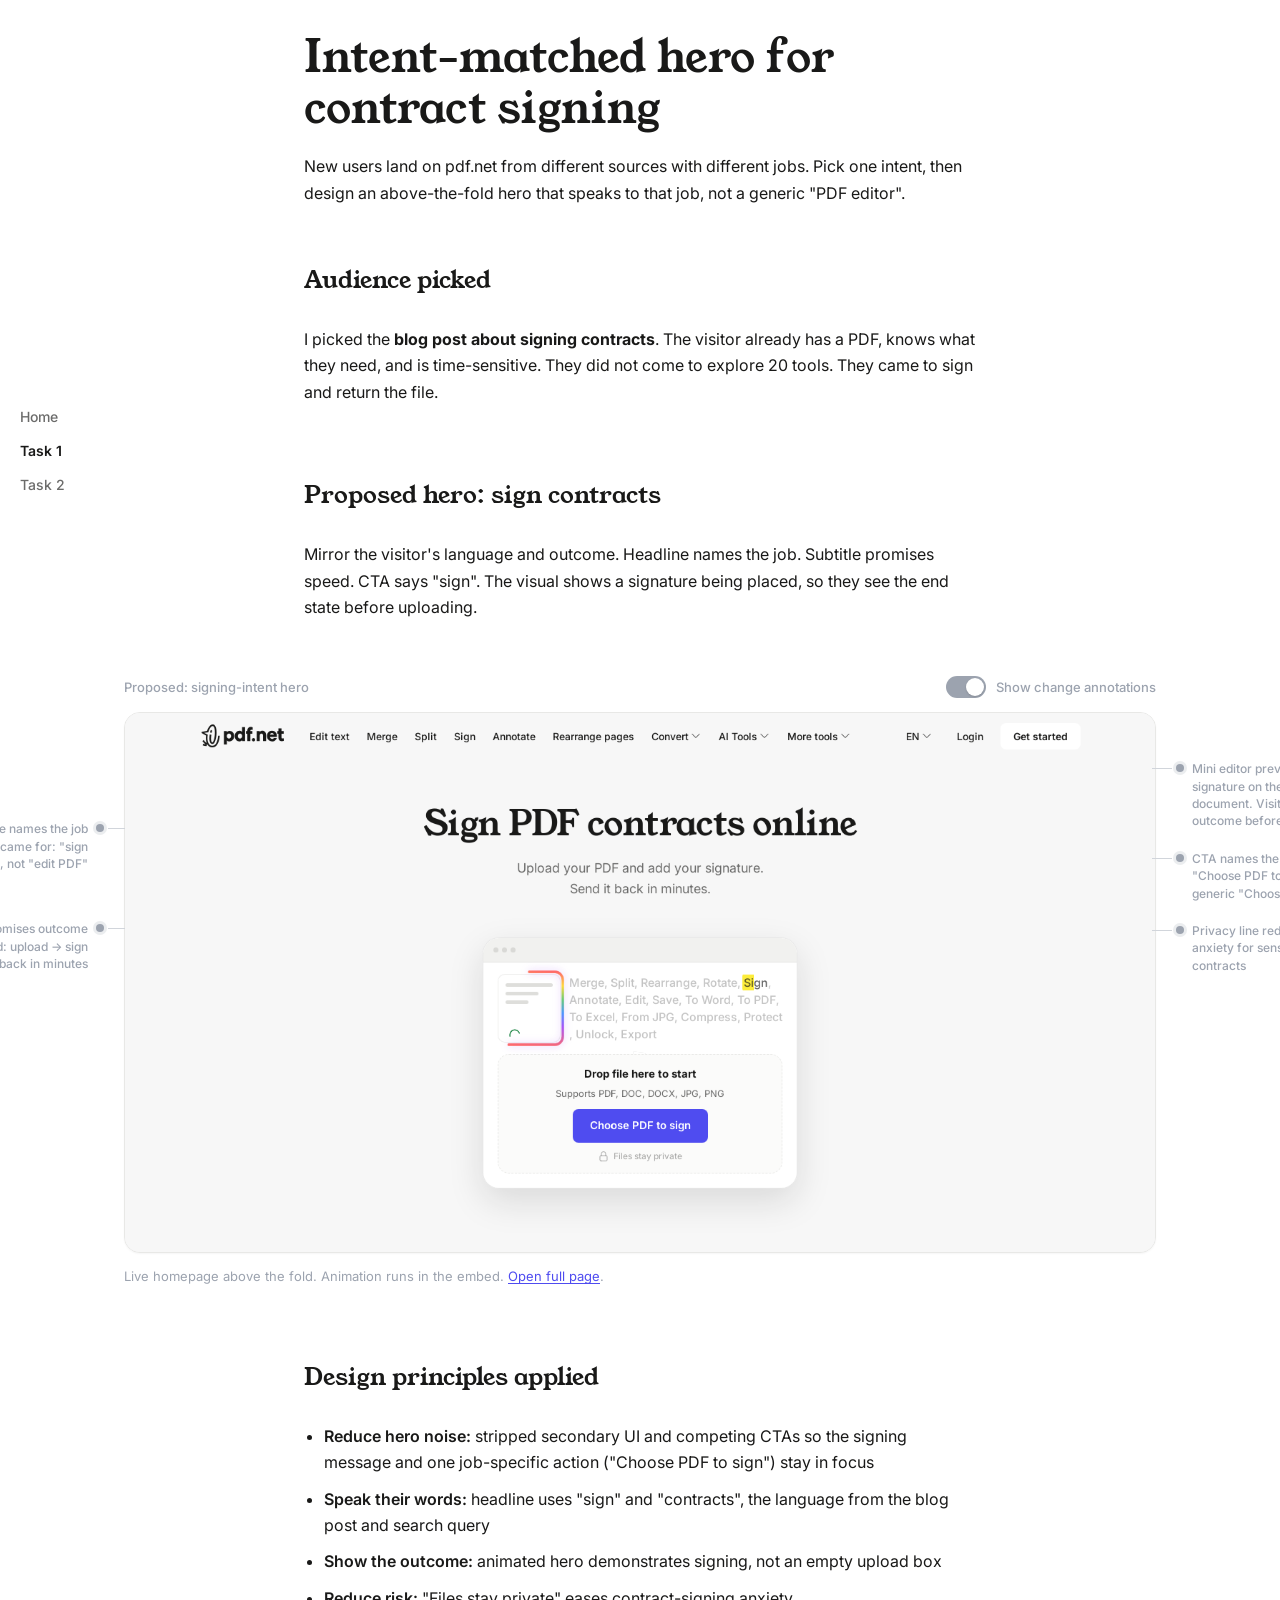
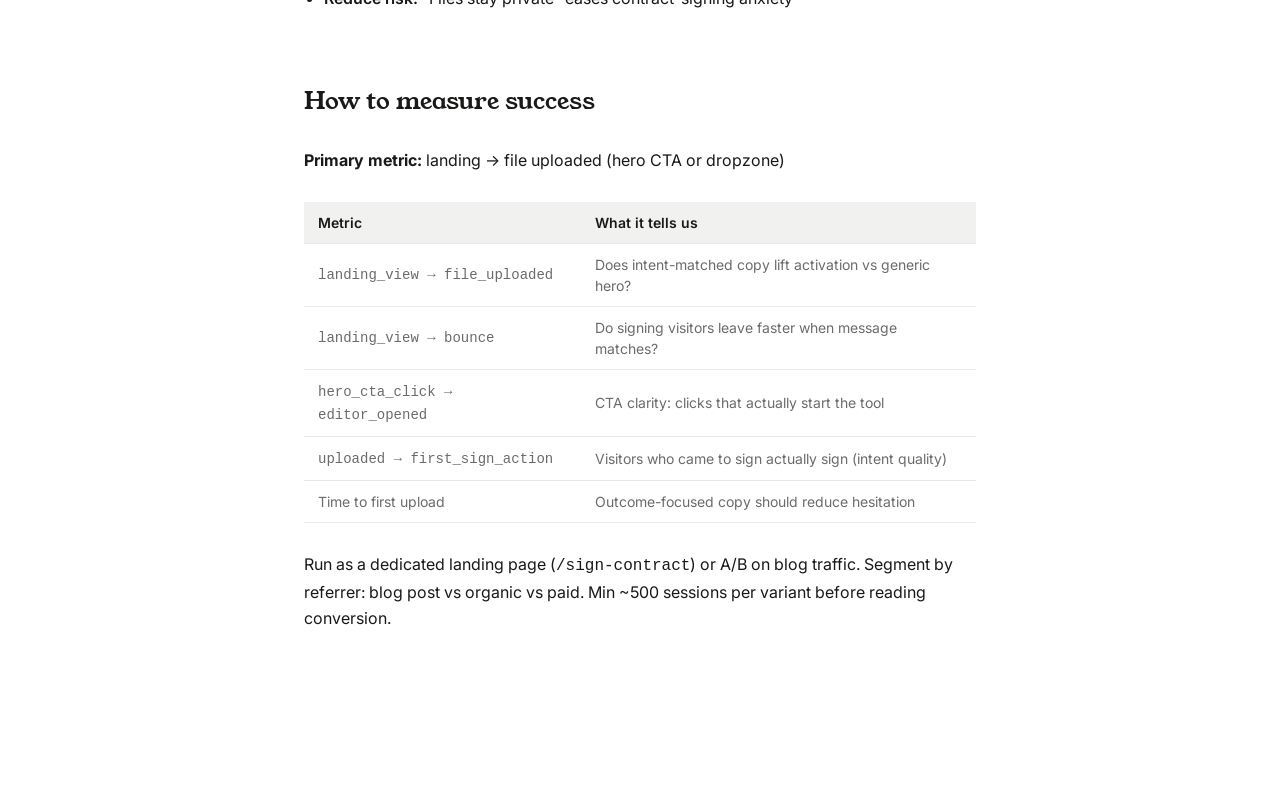
==== task1/index.html @ cc084644 "Add Task 1 case study page with live hero embed and site navigation. Document signing-intent hero de" ====
<!DOCTYPE html>
<html lang="en">
<head>
  <meta charset="UTF-8">
  <meta name="viewport" content="width=device-width, initial-scale=1.0">
  <title>Task 1: Intent-matched hero | pdf.net</title>
  <link rel="icon" href="../fav.svg" type="image/svg+xml">
  <link rel="preconnect" href="https://fonts.googleapis.com">
  <link rel="preconnect" href="https://fonts.gstatic.com" crossorigin>
  <link href="https://fonts.googleapis.com/css2?family=Inter:wght@400;500;600&family=Young+Serif&display=swap" rel="stylesheet">
  <link rel="stylesheet" href="../css/styles.css">
  <link rel="stylesheet" href="../css/task1.css">
</head>
<body>
  <nav class="site-nav" aria-label="Site">
    <div class="site-nav__track">
      <ul class="site-nav__links">
        <li><a href="../">Home</a></li>
        <li><a href="./" aria-current="page">Task 1</a></li>
        <li><a href="../task2/">Task 2</a></li>
      </ul>
    </div>
  </nav>

  <main class="task1">
    <div class="task1-prose">
      <h1 class="task1__title">Intent-matched hero for contract signing</h1>
      <p class="task1__lead">
        New users land on pdf.net from different sources with different jobs. Pick one intent, then design an above-the-fold hero that speaks to that job, not a generic "PDF editor".
      </p>
    </div>

    <!-- Audience -->
    <section class="task1__section">
      <div class="task1-prose">
        <h2 class="task1__section-title">Audience picked</h2>
        <p>
          I picked the <strong>blog post about signing contracts</strong>. The visitor already has a PDF, knows what they need, and is time-sensitive. They did not come to explore 20 tools. They came to sign and return the file.
        </p>
      </div>
    </section>

    <!-- Proposed hero -->
    <section class="task1__section">
      <div class="task1-prose">
        <h2 class="task1__section-title">Proposed hero: sign contracts</h2>
        <p>
          Mirror the visitor's language and outcome. Headline names the job. Subtitle promises speed. CTA says "sign". The visual shows a signature being placed, so they see the end state before uploading.
        </p>
      </div>

      <div class="task1-stage">
        <div class="task1-mockup-block task1-mockup-block--hero">
          <div class="task1-mockup__meta">
            <p class="task1-mockup__caption">Proposed: signing-intent hero</p>
            <label class="mock-annot-toggle">
              <input type="checkbox" id="hero-annotations-toggle" checked data-annot-target="hero-annot-wrap">
              <span class="mock-annot-toggle__track" aria-hidden="true"></span>
              <span class="mock-annot-toggle__label">Show change annotations</span>
            </label>
          </div>
          <div class="task1-mockup task1-mockup--annot">
            <div class="mock-annot-wrap mock-annot-wrap--on" id="hero-annot-wrap">
              <div class="mock-annot-stage mock-annot-stage--hero">
                <aside class="mock-annot-col mock-annot-col--left" aria-label="Change annotations">
                  <div class="mock-annot mock-annot--headline">
                    <span class="mock-annot__dot" aria-hidden="true"></span>
                    <span class="mock-annot__text">Headline names the job they came for: "sign contracts", not "edit PDF"</span>
                  </div>
                  <div class="mock-annot mock-annot--subtitle">
                    <span class="mock-annot__dot" aria-hidden="true"></span>
                    <span class="mock-annot__text">Subtitle promises outcome and speed: upload → sign → send back in minutes</span>
                  </div>
                </aside>

                <div class="task1-mockup__screen task1-mockup__screen--live">
                  <div class="task1-hero-live-wrap">
                    <div class="task1-hero-live-scaler">
                      <iframe
                        class="task1-hero-live"
                        src="../?embed=hero"
                        title="Signing-intent homepage hero"
                        tabindex="-1"
                        scrolling="no"
                      ></iframe>
                    </div>
                  </div>
                </div>

                <aside class="mock-annot-col mock-annot-col--right" aria-label="Change annotations">
                  <div class="mock-annot mock-annot--visual">
                    <span class="mock-annot__dot" aria-hidden="true"></span>
                    <span class="mock-annot__text">Mini editor preview shows signature on the document. Visitor sees the outcome before uploading</span>
                  </div>
                  <div class="mock-annot mock-annot--cta">
                    <span class="mock-annot__dot" aria-hidden="true"></span>
                    <span class="mock-annot__text">CTA names the action: "Choose PDF to sign", not generic "Choose file"</span>
                  </div>
                  <div class="mock-annot mock-annot--privacy">
                    <span class="mock-annot__dot" aria-hidden="true"></span>
                    <span class="mock-annot__text">Privacy line reduces anxiety for sensitive contracts</span>
                  </div>
                </aside>
              </div>
            </div>
          </div>
          <p class="task1-mockup__footnote">Live homepage above the fold. Animation runs in the embed. <a href="../">Open full page</a>.</p>
        </div>
      </div>

    </section>

    <!-- Design principles -->
    <section class="task1__section">
      <div class="task1-prose">
        <h2 class="task1__section-title">Design principles applied</h2>
        <ul>
          <li><strong>Reduce hero noise:</strong> stripped secondary UI and competing CTAs so the signing message and one job-specific action ("Choose PDF to sign") stay in focus</li>
          <li><strong>Speak their words:</strong> headline uses "sign" and "contracts", the language from the blog post and search query</li>
          <li><strong>Show the outcome:</strong> animated hero demonstrates signing, not an empty upload box</li>
          <li><strong>Reduce risk:</strong> "Files stay private" eases contract-signing anxiety</li>
        </ul>
      </div>
    </section>

    <!-- Measurement -->
    <section class="task1__section">
      <div class="task1-prose">
        <h2 class="task1__section-title">How to measure success</h2>
        <p><strong>Primary metric:</strong> landing → file uploaded (hero CTA or dropzone)</p>
        <table class="task1-metrics">
          <thead>
            <tr>
              <th>Metric</th>
              <th>What it tells us</th>
            </tr>
          </thead>
          <tbody>
            <tr>
              <td><code>landing_view → file_uploaded</code></td>
              <td>Does intent-matched copy lift activation vs generic hero?</td>
            </tr>
            <tr>
              <td><code>landing_view → bounce</code></td>
              <td>Do signing visitors leave faster when message matches?</td>
            </tr>
            <tr>
              <td><code>hero_cta_click → editor_opened</code></td>
              <td>CTA clarity: clicks that actually start the tool</td>
            </tr>
            <tr>
              <td><code>uploaded → first_sign_action</code></td>
              <td>Visitors who came to sign actually sign (intent quality)</td>
            </tr>
            <tr>
              <td>Time to first upload</td>
              <td>Outcome-focused copy should reduce hesitation</td>
            </tr>
          </tbody>
        </table>
        <p>
          Run as a dedicated landing page (<code>/sign-contract</code>) or A/B on blog traffic. Segment by referrer: blog post vs organic vs paid. Min ~500 sessions per variant before reading conversion.
        </p>
      </div>
    </section>
  </main>

  <script>
    (function () {
      var iframe = document.querySelector('.task1-hero-live');
      var liveWrap = document.querySelector('.task1-hero-live-wrap');
      var scaler = document.querySelector('.task1-hero-live-scaler');
      var DESIGN_WIDTH = 1440;

      function measureEmbedHeight(doc) {
        var selectors = '.header, .hero, [data-flow-editor], .hero-flow__upload, .hero-flow__privacy';
        var maxBottom = 0;

        doc.querySelectorAll(selectors).forEach(function (node) {
          maxBottom = Math.max(maxBottom, node.getBoundingClientRect().bottom);
        });

        var scrollHeight = doc.documentElement.scrollHeight;
        return Math.ceil(Math.max(maxBottom + 12, scrollHeight));
      }

      function syncHeroEmbed() {
        if (!iframe || !liveWrap || !scaler) return;

        try {
          var doc = iframe.contentDocument;
          if (!doc || !doc.body) return;

          var height = measureEmbedHeight(doc);
          var containerWidth = liveWrap.getBoundingClientRect().width;
          if (!containerWidth) return;

          var scale = containerWidth / DESIGN_WIDTH;

          iframe.style.width = DESIGN_WIDTH + 'px';
          iframe.style.height = height + 'px';
          scaler.style.width = DESIGN_WIDTH + 'px';
          scaler.style.height = height + 'px';
          scaler.style.transform = 'scale(' + scale + ')';
          liveWrap.style.height = Math.ceil(height * scale) + 'px';
        } catch (e) {}
      }

      document.querySelectorAll('.mock-annot-toggle input[data-annot-target]').forEach(function (toggle) {
        var wrap = document.getElementById(toggle.getAttribute('data-annot-target'));
        if (!wrap) return;

        function sync() {
          wrap.classList.toggle('mock-annot-wrap--on', toggle.checked);
          window.requestAnimationFrame(syncHeroEmbed);
          window.setTimeout(syncHeroEmbed, 80);
        }

        toggle.addEventListener('change', sync);
        sync();
      });

      if (iframe) {
        iframe.addEventListener('load', function () {
          syncHeroEmbed();
          window.setTimeout(syncHeroEmbed, 100);
          window.setTimeout(syncHeroEmbed, 400);
          window.setTimeout(syncHeroEmbed, 1000);
        });
      }

      if (liveWrap && window.ResizeObserver) {
        new ResizeObserver(syncHeroEmbed).observe(liveWrap);
      }

      window.addEventListener('resize', syncHeroEmbed);
    })();
  </script>
</body>
</html>
---- css/styles.css ----
*,
*::before,
*::after {
  box-sizing: border-box;
  margin: 0;
  padding: 0;
}

:root {
  --font-serif: "Young Serif", Georgia, serif;
  --font-sans: "Inter", system-ui, -apple-system, sans-serif;

  --color-bg: #F7F7F7;
  --color-surface: #ffffff;
  --color-text: #191918;
  --color-text-muted: #6b6b6a;
  --color-border: #e8e8e6;
  --color-border-hover: #d4d4d2;
  --color-accent: #191918;
  --color-accent-hover: #333332;
  --color-dropzone-bg: #ffffff;
  --color-dropzone-active: #f5f5f4;

  --header-height: 64px;
  --radius-sm: 8px;
  --radius-btn: 8px;
  --radius-md: 12px;
  --radius-lg: 16px;
  --shadow-sm: 0 1px 2px rgba(25, 25, 24, 0.04);
  --shadow-md: 0 4px 24px rgba(25, 25, 24, 0.06);
  --shadow-lg: 0 8px 40px rgba(25, 25, 24, 0.08);
  --transition: 0.2s ease;
}

html {
  -webkit-font-smoothing: antialiased;
  -moz-osx-font-smoothing: grayscale;
}

body {
  font-family: var(--font-sans);
  font-size: 16px;
  line-height: 1.5;
  color: var(--color-text);
  background: var(--color-bg);
  min-height: 100dvh;
  overflow-x: hidden;
}

a {
  color: inherit;
  text-decoration: none;
}

button {
  font: inherit;
  cursor: pointer;
  border: none;
  background: none;
  color: inherit;
}

ul {
  list-style: none;
}

/* ── Site navigation (portfolio) ── */

.site-nav {
  position: fixed;
  left: max(20px, env(safe-area-inset-left, 0px));
  top: 50%;
  transform: translateY(-50%);
  z-index: 200;
}

.site-nav__track {
  width: auto;
}

.site-nav__links {
  display: flex;
  flex-direction: column;
  align-items: flex-start;
  gap: 10px;
}

.site-nav__links a {
  font-size: 14px;
  font-weight: 500;
  color: var(--color-text-muted);
  transition: color var(--transition);
  white-space: nowrap;
}

.site-nav__links a:hover {
  color: var(--color-text);
}

.site-nav__links a[aria-current="page"] {
  color: var(--color-text);
  font-weight: 600;
}

html.embed-hero .site-nav {
  display: none;
}

@media (max-width: 720px) {
  .site-nav {
    position: static;
    transform: none;
    padding: 16px 24px 0;
  }

  .site-nav__links {
    flex-direction: row;
    flex-wrap: wrap;
    gap: 6px 16px;
  }
}

.icon {
  display: block;
  width: 20px;
  height: 20px;
  flex-shrink: 0;
}

.icon--sm {
  width: 16px;
  height: 16px;
}

.icon--xl {
  width: 40px;
  height: 40px;
}

/* ── Header ── */

.header {
  position: sticky;
  top: 0;
  z-index: 100;
  background: #F7F7F7;
}

.header__inner {
  display: flex;
  align-items: center;
  justify-content: space-between;
  gap: 24px;
  max-width: 1280px;
  margin: 0 auto;
  padding: 0 24px;
  height: var(--header-height);
}

.header__logo {
  display: flex;
  align-items: center;
  flex-shrink: 0;
}

.header__logo img {
  height: 32px;
  width: auto;
}

.header__nav {
  flex: 1;
  min-width: 0;
}

.header__links {
  display: flex;
  align-items: center;
  gap: 4px;
}

.header__links > li > a,
.header__dropdown-trigger {
  display: inline-flex;
  align-items: center;
  gap: 2px;
  padding: 8px 10px;
  font-size: 14px;
  font-weight: 500;
  color: var(--color-text);
  border-radius: var(--radius-sm);
  white-space: nowrap;
  transition: background var(--transition);
}

.header__links > li > a:hover,
.header__dropdown-trigger:hover {
  background: rgba(25, 25, 24, 0.05);
}

.header__dropdown {
  position: relative;
}

.header__dropdown-trigger svg,
.header__lang-trigger svg {
  transition: transform var(--transition);
}

.header__dropdown.is-open .header__dropdown-trigger svg,
.header__dropdown.is-open .header__lang-trigger svg {
  transform: rotate(180deg);
}

.header__dropdown-menu {
  position: absolute;
  top: calc(100% + 4px);
  left: 0;
  min-width: 180px;
  padding: 6px;
  background: var(--color-surface);
  border: 1px solid var(--color-border);
  border-radius: var(--radius-md);
  box-shadow: var(--shadow-md);
  opacity: 0;
  visibility: hidden;
  transform: translateY(-4px);
  transition: opacity var(--transition), transform var(--transition), visibility var(--transition);
  z-index: 10;
}

.header__dropdown--lang .header__dropdown-menu {
  right: 0;
  left: auto;
}

.header__dropdown.is-open .header__dropdown-menu {
  opacity: 1;
  visibility: visible;
  transform: translateY(0);
}

.header__dropdown-menu a {
  display: block;
  padding: 8px 12px;
  font-size: 14px;
  border-radius: var(--radius-sm);
  transition: background var(--transition);
}

.header__dropdown-menu a:hover {
  background: rgba(25, 25, 24, 0.05);
}

.header__dropdown-menu a[aria-current="true"] {
  font-weight: 600;
}

.header__actions {
  display: flex;
  align-items: center;
  gap: 8px;
  flex-shrink: 0;
}

.header__lang-trigger {
  display: inline-flex;
  align-items: center;
  gap: 2px;
  padding: 8px 10px;
  font-size: 14px;
  font-weight: 500;
  border-radius: var(--radius-btn);
  transition: background var(--transition);
}

.header__lang-trigger:hover {
  background: rgba(25, 25, 24, 0.05);
}

.header__login {
  padding: 8px 16px;
  font-size: 14px;
  font-weight: 500;
  border-radius: var(--radius-btn);
  transition: background var(--transition);
}

.header__login:hover {
  background: rgba(25, 25, 24, 0.05);
}

.header__cta {
  display: inline-flex;
  align-items: center;
  justify-content: center;
  padding: 8px 18px;
  font-size: 14px;
  font-weight: 600;
  color: var(--color-text);
  background: #fff;
  border-radius: var(--radius-btn);
  transition: background var(--transition);
}

.header__cta:hover {
  background: #f5f5f4;
}

.header__cta--full {
  width: 100%;
  padding: 12px 18px;
}

.header__mobile-actions {
  display: none;
  align-items: center;
  gap: 4px;
}

.header__burger {
  display: flex;
  align-items: center;
  justify-content: center;
  width: 40px;
  height: 40px;
  border-radius: var(--radius-btn);
  transition: background var(--transition);
}

.header__burger:hover {
  background: rgba(25, 25, 24, 0.05);
}

.header__burger .icon--close {
  display: none;
}

.header__burger.is-active .icon--burger {
  display: none;
}

.header__burger.is-active .icon--close {
  display: block;
}

/* Mobile menu */

.mobile-menu {
  display: none;
  position: fixed;
  inset: var(--header-height) 0 0;
  background: var(--color-surface);
  overflow-y: auto;
  z-index: 99;
  transform: translateX(100%);
  transition: transform 0.3s ease;
}

.mobile-menu.is-open {
  transform: translateX(0);
}

.mobile-menu__links {
  padding: 16px 24px;
}

.mobile-menu__links > li > a,
.mobile-menu__accordion {
  display: flex;
  align-items: center;
  justify-content: space-between;
  width: 100%;
  padding: 14px 0;
  font-size: 16px;
  font-weight: 500;
  border-bottom: 1px solid var(--color-border);
}

.mobile-menu__accordion svg {
  transition: transform var(--transition);
}

.mobile-menu__group.is-open .mobile-menu__accordion svg {
  transform: rotate(180deg);
}

.mobile-menu__sub {
  display: none;
  padding: 4px 0 12px 16px;
}

.mobile-menu__group.is-open .mobile-menu__sub {
  display: block;
}

.mobile-menu__sub a {
  display: block;
  padding: 10px 0;
  font-size: 15px;
  color: var(--color-text-muted);
}

.mobile-menu__footer {
  display: flex;
  flex-direction: column;
  gap: 8px;
  padding: 24px;
  border-top: 1px solid var(--color-border);
}

.mobile-menu__footer .header__login {
  text-align: center;
  padding: 12px;
}

/* ── Embed mode (task1 iframe preview) ── */

html.embed-hero {
  width: 1440px;
  overflow: hidden;
  background: #F7F7F7;
}

html.embed-hero body {
  margin: 0;
  width: 1440px;
  overflow-x: hidden;
  overflow-y: hidden;
  background: #F7F7F7;
}

html.embed-hero .logos-section {
  display: none;
}

html.embed-hero .hero {
  padding-bottom: 32px;
  overflow: visible;
}

html.embed-hero .hero__content,
html.embed-hero .hero-flow {
  overflow: visible;
}

/* ── Hero ── */

.hero {
  display: flex;
  align-items: flex-start;
  justify-content: center;
  padding: 64px 24px 32px;
}

.hero__content {
  width: 100%;
  max-width: 720px;
  text-align: center;
}

.hero__title,
.hero__subtitle {
  position: relative;
  z-index: 4;
}

.hero__title {
  font-family: var(--font-serif);
  font-size: clamp(2rem, 5vw, 3rem);
  font-weight: 400;
  line-height: 1.15;
  letter-spacing: -0.02em;
  color: var(--color-text);
  margin-bottom: 20px;
}

.hero__subtitle {
  font-family: var(--font-sans);
  font-size: clamp(1rem, 2vw, 1.125rem);
  font-weight: 400;
  line-height: 1.6;
  color: var(--color-text-muted);
  max-width: 580px;
  margin: 0 auto 24px;
}

@media (min-width: 769px) {
  .hero__subtitle {
    margin-bottom: 8px;
  }
}

/* ── Dropzone ── */

.dropzone {
  position: relative;
  background: var(--color-dropzone-bg);
  border: 2px dashed var(--color-border);
  border-radius: var(--radius-lg);
  padding: 48px 32px;
  box-shadow: var(--shadow-md);
  transition: border-color var(--transition), background var(--transition), box-shadow var(--transition);
  cursor: pointer;
  overflow: hidden;
}

.dropzone:hover {
  border-color: var(--color-border-hover);
  box-shadow: var(--shadow-lg);
}

.dropzone.is-dragover {
  border-color: var(--color-accent);
  background: var(--color-dropzone-active);
  box-shadow: var(--shadow-lg);
}

.dropzone__inner {
  position: relative;
  display: flex;
  flex-direction: column;
  align-items: center;
  gap: 8px;
}

/* ── Animated file flow ── */

.hero-flow {
  position: relative;
  z-index: 1;
  width: min(100%, 720px);
  min-height: 440px;
  height: 440px;
  margin: 0 auto;
  overflow: visible;
  pointer-events: none;
}

.hero-flow__file {
  position: absolute;
  display: flex;
  align-items: center;
  justify-content: center;
  width: 93px;
  height: 105px;
  padding: 14px;
  background: rgba(255, 255, 255, 0.94);
  border: 1px solid rgba(25, 25, 24, 0.08);
  border-radius: 21px;
  transform-origin: center;
  will-change: transform, opacity;
  top: 50%;
  left: 50%;
  z-index: 2;
}

.hero-flow__file img {
  width: 100%;
  height: 100%;
  object-fit: contain;
}

.hero-flow__file--pdf {
}

.hero-flow__file--docx {
}

.hero-flow__file--jpeg {
}

.hero-flow__file--xlsx {
}

.hero-flow__editor {
  position: absolute;
  top: 50%;
  left: 50%;
  display: flex;
  flex-direction: column;
  width: min(100%, 440px);
  background: rgba(255, 255, 255, 0.96);
  border: 1px solid rgba(25, 25, 24, 0.1);
  border-radius: 22px;
  box-shadow: 0 18px 50px rgba(25, 25, 24, 0.13);
  opacity: 1;
  transform: translate(-50%, -50%);
  will-change: transform, opacity;
  pointer-events: auto;
  overflow: hidden;
  z-index: 3;
}

.hero-flow__browser-bar {
  display: flex;
  align-items: center;
  gap: 5px;
  height: 34px;
  padding: 0 14px;
  background: #f1f1ef;
  border-bottom: 1px solid rgba(25, 25, 24, 0.07);
  border-radius: 21px 21px 0 0;
  flex-shrink: 0;
}

.hero-flow__browser-bar span {
  width: 7px;
  height: 7px;
  border-radius: 999px;
  background: #d9d9d6;
}

.hero-flow__editor-body {
  display: grid;
  grid-template-columns: 88px 1fr;
  gap: 12px;
  padding: 16px 20px 16px;
  flex-shrink: 0;
  align-items: start;
}

.hero-flow__page-wrap {
  position: relative;
  align-self: start;
  width: 100%;
  overflow: visible;
}

.hero-flow__page-ring {
  position: absolute;
  inset: -5px;
  width: calc(100% + 10px);
  height: calc(100% + 10px);
  opacity: 0;
  pointer-events: none;
  overflow: visible;
  z-index: 2;
  filter: drop-shadow(0 0 6px rgba(168, 85, 247, 0.35));
}

.hero-flow__page-ring path {
  stroke-dasharray: 100;
  stroke-dashoffset: 100;
  stroke-linecap: round;
  stroke-linejoin: round;
}

.hero-flow__page {
  position: relative;
  z-index: 1;
  height: 96px;
  padding: 12px 10px;
  background: #fff;
  border: 1px solid rgba(25, 25, 24, 0.08);
  border-radius: 10px;
  overflow: visible;
}

.hero-flow__line {
  display: block;
  width: 70%;
  height: 5px;
  margin-bottom: 7px;
  background: #dededb;
  border-radius: 999px;
}

.hero-flow__line--wide {
  width: 100%;
}

.hero-flow__line--short {
  width: 48%;
}

.hero-flow__signature {
  position: absolute;
  right: 4px;
  bottom: 6px;
  width: 68px;
  height: 20px;
  overflow: visible;
  pointer-events: none;
}

.hero-flow__tools {
  align-self: start;
  font-size: 16px;
  font-weight: 500;
  line-height: 1.5;
  text-align: left;
}

.hero-flow__tools-sep {
  color: rgba(25, 25, 24, 0.26);
}

.hero-flow__tools [data-flow-tool] {
  display: inline;
}

.hero-flow__tool-text {
  position: relative;
  display: inline-block;
  vertical-align: baseline;
}

.hero-flow__tool-mark {
  position: absolute;
  left: -2px;
  right: -2px;
  top: 1px;
  bottom: 1px;
  background: #FDED3B;
  border-radius: 2px;
  z-index: 0;
  transform: scaleX(0);
  transform-origin: 0% 50%;
  pointer-events: none;
}

.hero-flow__tool-label {
  position: relative;
  z-index: 1;
  color: rgba(25, 25, 24, 0.26);
}

.hero-flow__upload {
  display: flex;
  flex-direction: column;
  align-items: center;
  gap: 6px;
  margin: 0 20px 20px;
  padding: 16px 18px 14px;
  background: #fbfbfa;
  border: 1px dashed var(--color-border);
  border-radius: 16px;
  transition: border-color var(--transition), background var(--transition), box-shadow var(--transition);
  flex-shrink: 0;
}

.hero-flow__editor:hover .hero-flow__upload,
.hero-flow__editor.is-dragover .hero-flow__upload {
  background: #fff;
  border-color: var(--color-border-hover);
  box-shadow: inset 0 0 0 1px rgba(25, 25, 24, 0.03);
}

.hero-flow__upload-title {
  font-size: 15px;
  font-weight: 700;
  color: var(--color-text);
}

.hero-flow__upload-formats {
  font-size: 13px;
  color: var(--color-text-muted);
}

.hero-flow__upload-btn {
  margin: 6px 0 4px;
}

.hero-flow__privacy {
  display: inline-flex;
  align-items: center;
  gap: 6px;
  font-size: 12px;
  color: rgba(25, 25, 24, 0.38);
}

.hero-flow__privacy svg {
  color: rgba(25, 25, 24, 0.38);
}

.hero-flow__result {
  position: absolute;
  top: 50%;
  left: 50%;
  z-index: 4;
  display: inline-flex;
  align-items: center;
  gap: 12px;
  width: auto;
  max-width: none;
  height: auto;
  padding: 12px 18px 12px 15px;
  background: rgba(255, 255, 255, 0.94);
  border-radius: 21px;
  transform-origin: center;
  will-change: transform, opacity;
  opacity: 0;
  white-space: nowrap;
}

.hero-flow__result img {
  width: 48px;
  height: 48px;
  flex-shrink: 0;
  object-fit: contain;
}

.hero-flow__result span {
  font-size: 19.5px;
  font-weight: 700;
  color: var(--color-text);
  flex-shrink: 0;
}

.hero-flow__result .icon {
  flex-shrink: 0;
  margin-left: 0;
  color: #16a34a;
  width: 24px;
  height: 24px;
}

.dropzone__icon {
  display: flex;
  align-items: center;
  justify-content: center;
  width: 72px;
  height: 72px;
  margin-bottom: 8px;
  background: var(--color-bg);
  border-radius: 50%;
  color: var(--color-text-muted);
}

.dropzone.is-dragover .dropzone__icon {
  color: var(--color-accent);
  background: rgba(25, 25, 24, 0.06);
}

.dropzone__title {
  font-size: 1.125rem;
  font-weight: 600;
  color: var(--color-text);
}

.dropzone__formats {
  font-size: 14px;
  color: var(--color-text-muted);
  margin-bottom: 16px;
}

.dropzone__btn {
  display: inline-flex;
  align-items: center;
  gap: 8px;
  padding: 12px 24px;
  font-size: 15px;
  font-weight: 600;
  color: #fff;
  background: var(--color-accent);
  border-radius: var(--radius-btn);
  transition: background var(--transition), transform 0.1s ease;
  margin-bottom: 16px;
}

.dropzone__btn:hover {
  background: var(--color-accent-hover);
}

.dropzone__btn:active {
  transform: scale(0.98);
}

.hero-flow__upload .hero-flow__upload-btn {
  margin: 6px 0 4px;
  background: #4F4CF0;
  border-radius: var(--radius-btn);
}

.hero-flow__upload .hero-flow__upload-btn:hover {
  background: #4340d8;
}

.hero-flow__btn-label--mobile {
  display: none;
}

.dropzone__privacy {
  display: inline-flex;
  align-items: center;
  gap: 6px;
  font-size: 13px;
  color: var(--color-text-muted);
}

.dropzone__privacy svg {
  color: #16a34a;
}

/* ── Logos ── */

.logos-section {
  padding: 24px 24px 96px;
  background: var(--color-bg);
}

.logos-section__inner {
  max-width: 1200px;
  margin: 0 auto;
  text-align: center;
}

.logos-section__title {
  font-family: var(--font-serif);
  font-size: 32px;
  font-weight: 400;
  line-height: 1.15;
  letter-spacing: -0.02em;
  color: var(--color-text);
  margin-bottom: 40px;
}

.logos-section__cloud {
  display: flex;
  flex-wrap: nowrap;
  justify-content: center;
  align-items: center;
  gap: 28px;
  height: 64px;
}

.logos-section__cloud img {
  flex: 0 1 auto;
  height: 64px;
  width: auto;
  max-width: none;
  object-fit: contain;
}

/* ── Responsive ── */

@media (max-width: 1100px) {
  .header__nav,
  .header__actions {
    display: none;
  }

  .header__mobile-actions {
    display: flex;
  }

  .mobile-menu {
    display: block;
  }

  body.menu-open {
    overflow: hidden;
  }
}

@media (max-width: 768px) {
  .hero-flow {
    min-height: 0;
    height: auto;
  }

  .hero-flow__file,
  .hero-flow__result {
    display: none !important;
  }

  .hero-flow__editor {
    position: relative;
    top: auto;
    left: auto;
    transform: none;
    width: 100%;
    max-width: 100%;
    pointer-events: none;
  }

  .hero-flow__upload,
  .hero-flow__upload * {
    pointer-events: auto;
  }

  .hero-flow__upload-title {
    display: none;
  }

  .hero-flow__btn-label--desktop {
    display: none;
  }

  .hero-flow__btn-label--mobile {
    display: inline;
  }

  .hero-flow__upload {
    order: 0;
    margin: 8px 16px 16px;
    padding: 0;
    background: transparent;
    border: none;
    gap: 8px;
  }

  .hero-flow__upload-formats {
    order: 2;
    font-size: 12px;
    color: rgba(25, 25, 24, 0.38);
    text-align: center;
  }

  .hero-flow__upload .hero-flow__upload-btn {
    order: 1;
    width: 100%;
    margin: 0;
    justify-content: center;
  }

  .hero-flow__privacy {
    order: 3;
    font-size: 12px;
    color: rgba(25, 25, 24, 0.38);
    justify-content: center;
  }

  .hero-flow__tools {
    font-size: 14px;
  }

  .hero-flow__editor:hover .hero-flow__upload,
  .hero-flow__editor.is-dragover .hero-flow__upload {
    background: transparent;
    border: none;
    box-shadow: none;
  }
}

@media (max-width: 480px) {
  .hero {
    padding: 32px 16px 64px;
  }

  .header__inner {
    padding: 0 16px;
  }

  .hero-flow__editor-body {
    grid-template-columns: 72px 1fr;
    gap: 10px;
    padding: 12px 16px 8px;
  }

  .hero-flow__page {
    height: 84px;
  }

  .logos-section__title {
    font-size: clamp(1.5rem, 6vw, 2rem);
    margin-bottom: 28px;
  }

  .logos-section {
    padding: 16px 16px 72px;
  }

  .logos-section__cloud {
    flex-wrap: wrap;
    gap: 20px 24px;
    height: auto;
  }

  .logos-section__cloud img {
    height: 48px;
  }
}
---- css/task1.css ----
/* Task 1 — intent-matched hero page */

body:has(.task1) {
  background: #fff;
}

.task1 {
  --t1-prose-width: 42rem;
  --t1-stage-width: 1080px;
  --t1-space-2xs: 10px;
  --t1-space-xs: 14px;
  --t1-space-sm: 20px;
  --t1-space-md: 28px;
  --t1-space-lg: 40px;
  --t1-space-xl: 56px;
  --t1-space-2xl: 72px;

  max-width: var(--t1-stage-width);
  margin: 0 auto;
  padding: 32px 24px 96px;
  overflow-x: visible;
}

.task1-prose {
  max-width: var(--t1-prose-width);
  margin-inline: auto;
  width: 100%;
}

.task1-stage {
  width: 100%;
  max-width: 100%;
}

.task1-prose + .task1-stage,
.task1-stage + .task1-prose {
  margin-top: var(--t1-space-xl);
}

.task1-stage .task1-mockup-block:first-child {
  margin-top: 0;
}

.task1__title {
  font-family: var(--font-serif);
  font-size: clamp(2rem, 5vw, 2.75rem);
  font-weight: 400;
  line-height: 1.15;
  margin-bottom: var(--t1-space-sm);
}

.task1__lead {
  font-size: 18px;
  line-height: 1.6;
  color: var(--color-text-muted);
  margin-bottom: var(--t1-space-xl);
}

.task1__section {
  margin-bottom: var(--t1-space-2xl);
}

.task1__section-title {
  font-family: var(--font-serif);
  font-size: 1.5rem;
  font-weight: 400;
  margin-bottom: var(--t1-space-md);
}

.task1-prose p,
.task1-prose li {
  font-size: 16px;
  line-height: 1.65;
  color: var(--color-text);
}

.task1-prose p + p {
  margin-top: var(--t1-space-sm);
}

.task1-prose ul + p,
.task1-prose p + ul {
  margin-top: var(--t1-space-md);
}

.task1-prose table + p {
  margin-top: var(--t1-space-md);
}

.task1-prose ul {
  margin-top: var(--t1-space-sm);
  padding-left: 20px;
  list-style: disc;
}

.task1-prose li + li {
  margin-top: var(--t1-space-2xs);
}

.task1-prose li strong {
  font-weight: 600;
}

.task1__callout {
  margin-top: var(--t1-space-md);
  padding: 16px 20px;
  background: var(--color-surface);
  border: 1px solid var(--color-border);
  border-radius: var(--radius-md);
  font-size: 15px;
  line-height: 1.6;
}

/* Mockup blocks */

.task1-mockup-block {
  margin-top: var(--t1-space-lg);
}

.task1-mockup-block + .task1-mockup-block {
  margin-top: var(--t1-space-lg);
}

.task1-mockup-block--hero {
  overflow: visible;
}

.task1-mockup__caption {
  margin: 0 0 var(--t1-space-xs);
  font-size: 13px;
  font-weight: 500;
  color: #9ca3af;
}

.task1-mockup__meta .task1-mockup__caption {
  margin: 0;
}

.task1-mockup__meta {
  display: flex;
  align-items: center;
  justify-content: space-between;
  gap: 16px;
  margin-bottom: var(--t1-space-xs);
  width: 100%;
}

.task1-mockup {
  border: 1px solid var(--color-border);
  border-radius: var(--radius-lg);
  overflow: hidden;
  background: #F7F7F7;
  box-shadow: var(--shadow-sm);
}

.task1-mockup--annot {
  border: none;
  background: transparent;
  box-shadow: none;
  overflow: visible;
}

.task1-mockup--annot .task1-mockup__screen {
  border: 1px solid var(--color-border);
  border-radius: var(--radius-lg);
  overflow: hidden;
  box-shadow: var(--shadow-sm);
}

.task1-mockup__footnote {
  margin: var(--t1-space-xs) 0 0;
  font-size: 13px;
  line-height: 1.5;
  color: #9ca3af;
}

.task1-mockup__footnote a {
  color: #4F4CF0;
  text-decoration: underline;
  text-underline-offset: 2px;
}

/* Live homepage embed (1440px desktop viewport, scaled to fit) */

.task1-mockup__screen--live {
  overflow: hidden;
  background: #F7F7F7;
}

.task1-hero-live-wrap {
  width: 100%;
  overflow: hidden;
  position: relative;
  background: #F7F7F7;
}

.task1-hero-live-scaler {
  position: absolute;
  top: 0;
  left: 0;
  transform-origin: top left;
  will-change: transform;
}

.task1-hero-live {
  display: block;
  width: 1440px;
  border: none;
  background: #F7F7F7;
  pointer-events: none;
  vertical-align: top;
}

/* Metrics */

.task1-metrics {
  width: 100%;
  margin-top: var(--t1-space-md);
  border-collapse: collapse;
  font-size: 14px;
}

.task1-prose .task1-metrics {
  display: block;
  width: 100%;
  overflow-x: auto;
}

.task1-metrics th,
.task1-metrics td {
  padding: 10px 14px;
  text-align: left;
  border-bottom: 1px solid var(--color-border);
}

.task1-metrics th {
  font-weight: 600;
  background: #f1f1ef;
}

.task1-metrics td {
  color: var(--color-text-muted);
}

/* Annotations */

.mock-annot-toggle {
  display: inline-flex;
  align-items: center;
  gap: 10px;
  cursor: pointer;
  user-select: none;
}

.mock-annot-toggle input {
  position: absolute;
  opacity: 0;
  width: 0;
  height: 0;
}

.mock-annot-toggle__track {
  position: relative;
  width: 40px;
  height: 22px;
  background: #d1d5db;
  border-radius: 999px;
  transition: background 0.2s ease;
}

.mock-annot-toggle__track::after {
  content: "";
  position: absolute;
  top: 2px;
  left: 2px;
  width: 18px;
  height: 18px;
  background: #fff;
  border-radius: 50%;
  box-shadow: 0 1px 2px rgba(0, 0, 0, 0.15);
  transition: transform 0.2s ease;
}

.mock-annot-toggle input:checked + .mock-annot-toggle__track {
  background: #9ca3af;
}

.mock-annot-toggle input:checked + .mock-annot-toggle__track::after {
  transform: translateX(18px);
}

.mock-annot-toggle__label {
  font-size: 13px;
  font-weight: 500;
  color: #9ca3af;
}

.mock-annot-wrap {
  overflow: visible;
}

.mock-annot-stage--hero {
  display: grid;
  grid-template-columns: minmax(0, 1fr);
  align-items: start;
}

.mock-annot-wrap--on .mock-annot-stage--hero {
  grid-template-columns: 168px minmax(0, 1fr) 168px;
  gap: 20px;
  width: calc(100% + 376px);
  margin-left: -188px;
}

.mock-annot-col {
  display: none;
}

.mock-annot-wrap--on .mock-annot-col {
  display: block;
}

.mock-annot-col--left {
  padding-top: 108px;
}

.mock-annot-col--right {
  padding-top: 48px;
}

.mock-annot {
  display: flex;
  align-items: flex-start;
  gap: 8px;
  font-size: 12px;
  line-height: 1.45;
  font-weight: 500;
  color: #9ca3af;
}

.mock-annot-col--left .mock-annot {
  flex-direction: row-reverse;
  text-align: right;
}

.mock-annot-col--left .mock-annot + .mock-annot {
  margin-top: 48px;
}

.mock-annot-col--right .mock-annot + .mock-annot {
  margin-top: 20px;
}

.mock-annot--cta {
  margin-top: 28px;
}

.mock-annot--privacy {
  margin-top: 16px;
}

.mock-annot__dot {
  position: relative;
  width: 8px;
  height: 8px;
  border-radius: 50%;
  background: #9ca3af;
  flex-shrink: 0;
  margin-top: 4px;
  box-shadow: 0 0 0 3px rgba(156, 163, 175, 0.2);
}

.mock-annot-col--left .mock-annot__dot::after {
  content: "";
  position: absolute;
  left: calc(100% + 4px);
  top: 50%;
  width: 20px;
  height: 1px;
  background: #d1d5db;
}

.mock-annot-col--right .mock-annot__dot::before {
  content: "";
  position: absolute;
  right: calc(100% + 4px);
  top: 50%;
  width: 20px;
  height: 1px;
  background: #d1d5db;
}

.mock-annot-stage--hero > .task1-mockup__screen {
  min-width: 0;
}

@media (max-width: 1200px) {
  .mock-annot-wrap--on .mock-annot-stage--hero {
    grid-template-columns: minmax(0, 1fr);
    gap: 0;
    width: 100%;
    margin-left: 0;
  }

  .mock-annot-wrap--on .mock-annot-col {
    display: none;
  }
}
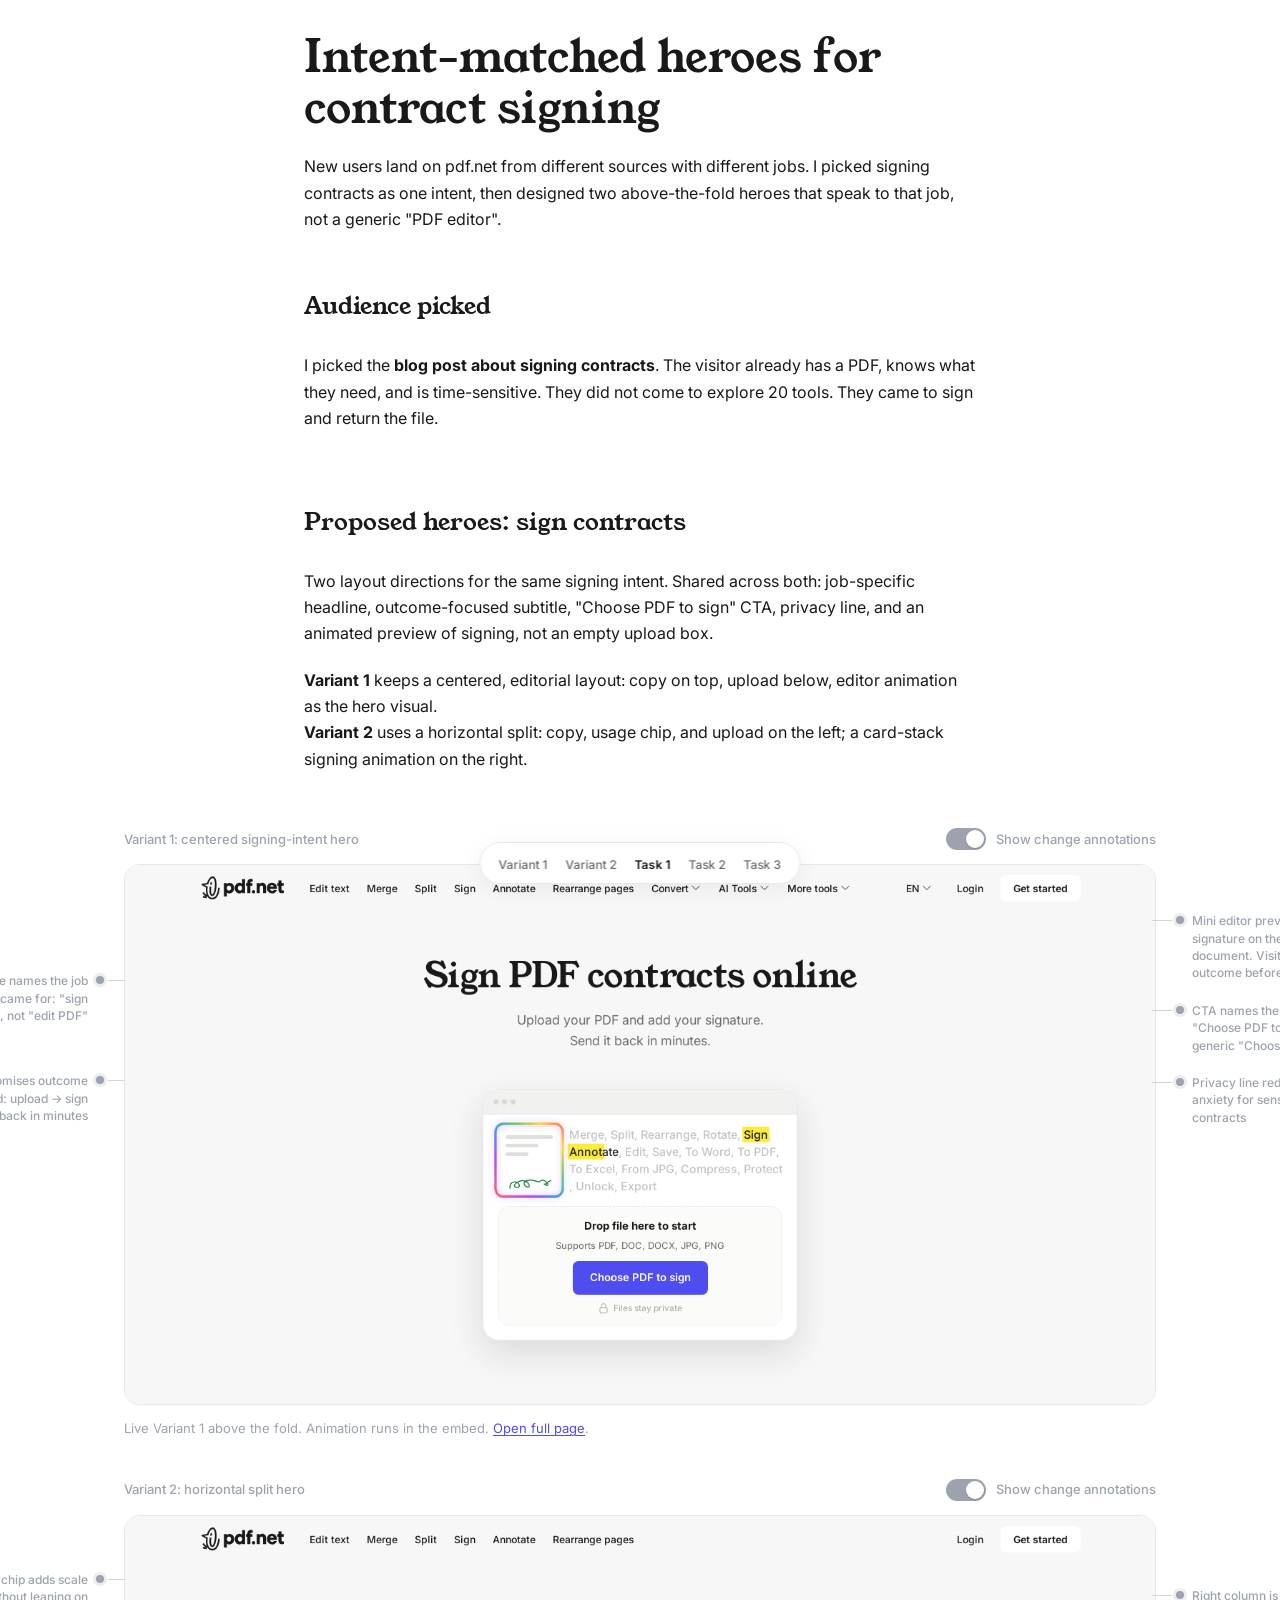
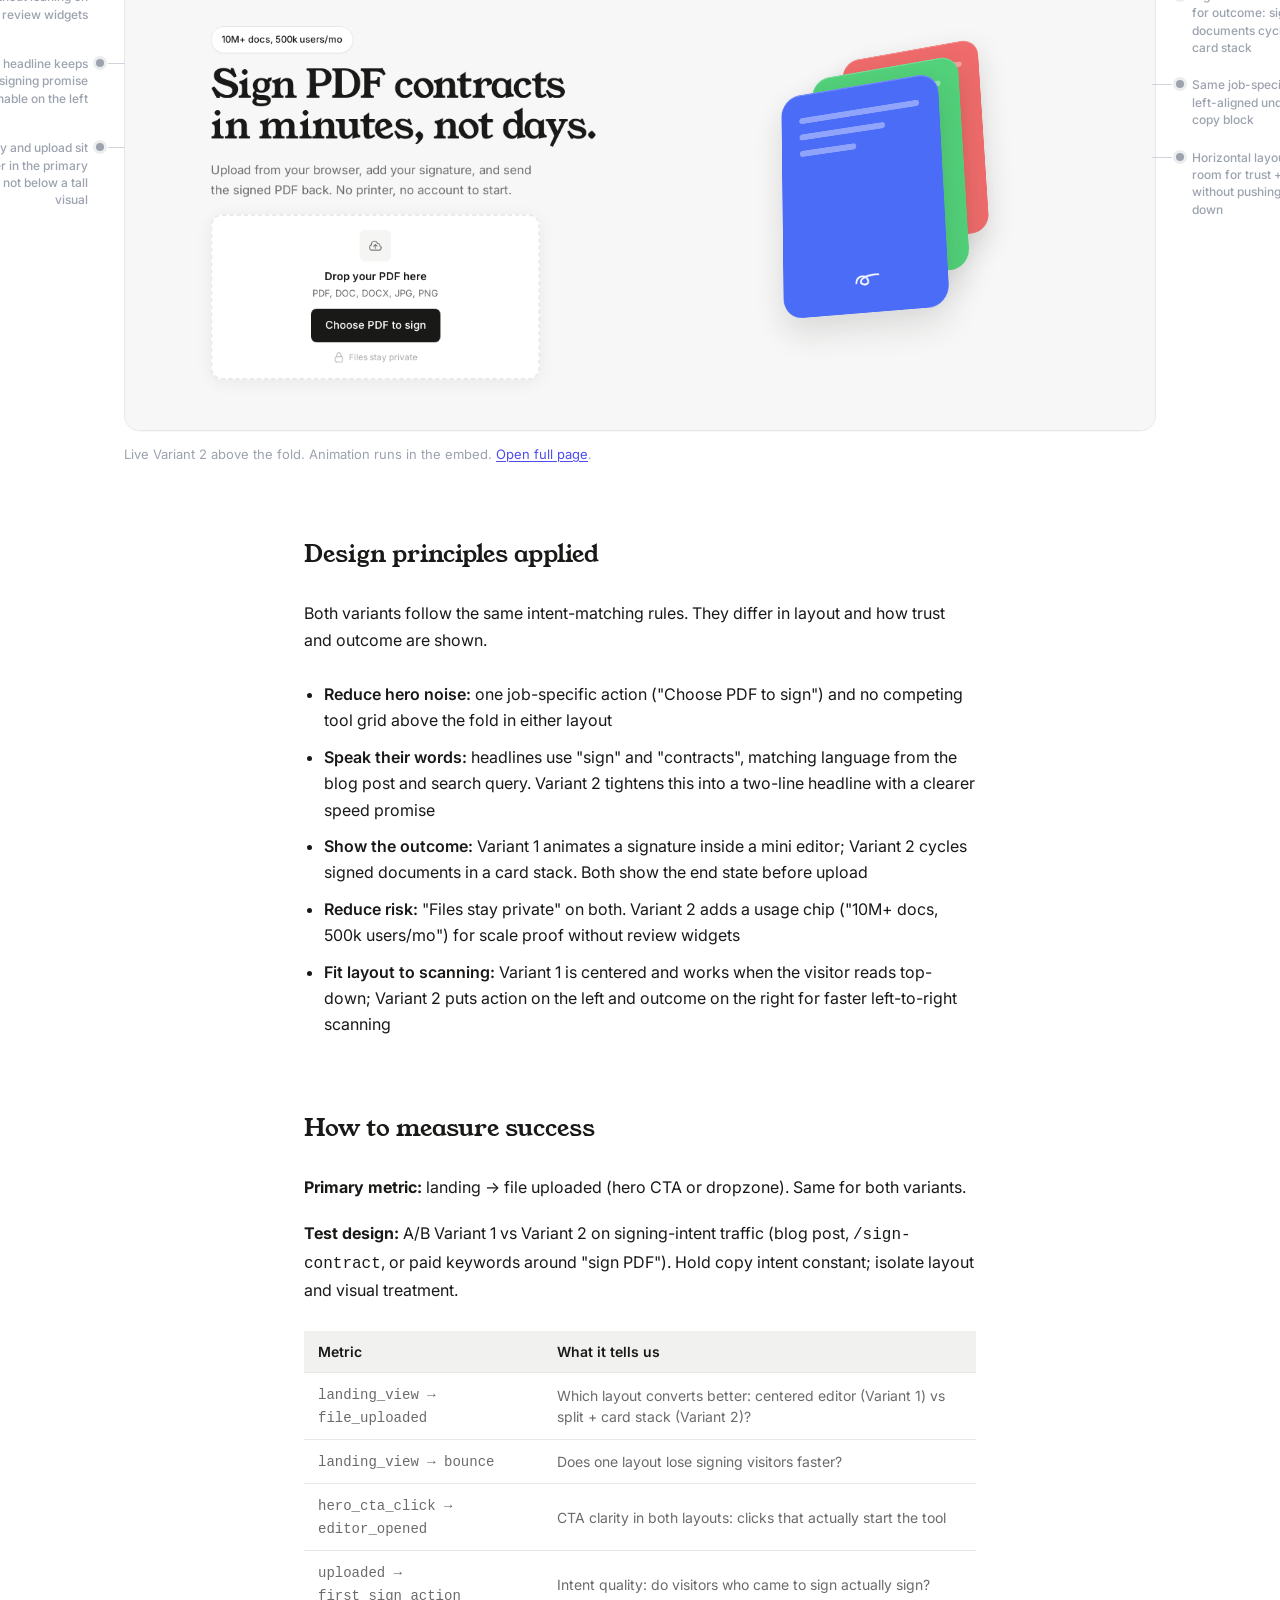
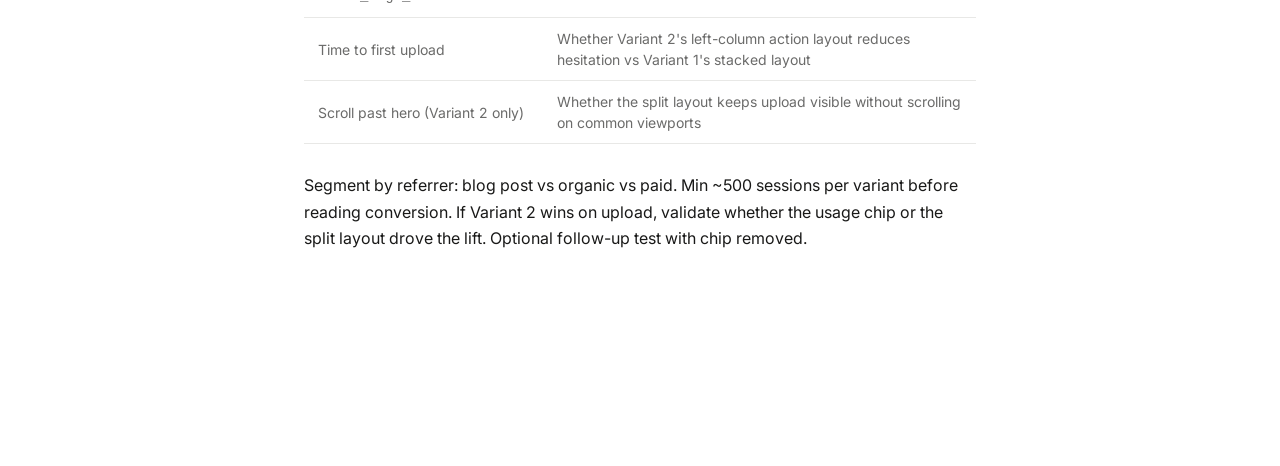
==== commit 22f49788: "Add Task 3 sign onboarding audit and hero Variant 2. Document sign-flow onboarding problems and prop" ====
--- a/task1/index.html
+++ b/task1/index.html
@@ -3,7 +3,7 @@
 <head>
   <meta charset="UTF-8">
   <meta name="viewport" content="width=device-width, initial-scale=1.0">
-  <title>Task 1: Intent-matched hero | pdf.net</title>
+  <title>Task 1: Intent-matched heroes | pdf.net</title>
   <link rel="icon" href="../fav.svg" type="image/svg+xml">
   <link rel="preconnect" href="https://fonts.googleapis.com">
   <link rel="preconnect" href="https://fonts.gstatic.com" crossorigin>
@@ -15,18 +15,20 @@
   <nav class="site-nav" aria-label="Site">
     <div class="site-nav__track">
       <ul class="site-nav__links">
-        <li><a href="../">Home</a></li>
+        <li><a href="../">Variant 1</a></li>
+        <li><a href="../task1_2/">Variant 2</a></li>
         <li><a href="./" aria-current="page">Task 1</a></li>
         <li><a href="../task2/">Task 2</a></li>
+        <li><a href="../task3/">Task 3</a></li>
       </ul>
     </div>
   </nav>
 
   <main class="task1">
     <div class="task1-prose">
-      <h1 class="task1__title">Intent-matched hero for contract signing</h1>
+      <h1 class="task1__title">Intent-matched heroes for contract signing</h1>
       <p class="task1__lead">
-        New users land on pdf.net from different sources with different jobs. Pick one intent, then design an above-the-fold hero that speaks to that job, not a generic "PDF editor".
+        New users land on pdf.net from different sources with different jobs. I picked signing contracts as one intent, then designed two above-the-fold heroes that speak to that job, not a generic "PDF editor".
       </p>
     </div>
 
@@ -43,16 +45,20 @@
     <!-- Proposed hero -->
     <section class="task1__section">
       <div class="task1-prose">
-        <h2 class="task1__section-title">Proposed hero: sign contracts</h2>
+        <h2 class="task1__section-title">Proposed heroes: sign contracts</h2>
         <p>
-          Mirror the visitor's language and outcome. Headline names the job. Subtitle promises speed. CTA says "sign". The visual shows a signature being placed, so they see the end state before uploading.
+          Two layout directions for the same signing intent. Shared across both: job-specific headline, outcome-focused subtitle, "Choose PDF to sign" CTA, privacy line, and an animated preview of signing, not an empty upload box.
+        </p>
+        <p>
+          <strong>Variant 1</strong> keeps a centered, editorial layout: copy on top, upload below, editor animation as the hero visual.<br>
+          <strong>Variant 2</strong> uses a horizontal split: copy, usage chip, and upload on the left; a card-stack signing animation on the right.
         </p>
       </div>
 
       <div class="task1-stage">
         <div class="task1-mockup-block task1-mockup-block--hero">
           <div class="task1-mockup__meta">
-            <p class="task1-mockup__caption">Proposed: signing-intent hero</p>
+            <p class="task1-mockup__caption">Variant 1: centered signing-intent hero</p>
             <label class="mock-annot-toggle">
               <input type="checkbox" id="hero-annotations-toggle" checked data-annot-target="hero-annot-wrap">
               <span class="mock-annot-toggle__track" aria-hidden="true"></span>
@@ -78,8 +84,9 @@
                     <div class="task1-hero-live-scaler">
                       <iframe
                         class="task1-hero-live"
+                        data-hero-variant="v1"
                         src="../?embed=hero"
-                        title="Signing-intent homepage hero"
+                        title="Variant 1 signing-intent homepage"
                         tabindex="-1"
                         scrolling="no"
                       ></iframe>
@@ -104,7 +111,69 @@
               </div>
             </div>
           </div>
-          <p class="task1-mockup__footnote">Live homepage above the fold. Animation runs in the embed. <a href="../">Open full page</a>.</p>
+          <p class="task1-mockup__footnote">Live Variant 1 above the fold. Animation runs in the embed. <a href="../">Open full page</a>.</p>
+        </div>
+
+        <div class="task1-mockup-block task1-mockup-block--hero">
+          <div class="task1-mockup__meta">
+            <p class="task1-mockup__caption">Variant 2: horizontal split hero</p>
+            <label class="mock-annot-toggle">
+              <input type="checkbox" id="hero-v2-annotations-toggle" checked data-annot-target="hero-v2-annot-wrap">
+              <span class="mock-annot-toggle__track" aria-hidden="true"></span>
+              <span class="mock-annot-toggle__label">Show change annotations</span>
+            </label>
+          </div>
+          <div class="task1-mockup task1-mockup--annot">
+            <div class="mock-annot-wrap mock-annot-wrap--on mock-annot-wrap--v2" id="hero-v2-annot-wrap">
+              <div class="mock-annot-stage mock-annot-stage--hero">
+                <aside class="mock-annot-col mock-annot-col--left" aria-label="Change annotations">
+                  <div class="mock-annot mock-annot--chip">
+                    <span class="mock-annot__dot" aria-hidden="true"></span>
+                    <span class="mock-annot__text">Usage chip adds scale proof without leaning on review widgets</span>
+                  </div>
+                  <div class="mock-annot mock-annot--headline">
+                    <span class="mock-annot__dot" aria-hidden="true"></span>
+                    <span class="mock-annot__text">Two-line headline keeps the signing promise scannable on the left</span>
+                  </div>
+                  <div class="mock-annot mock-annot--subtitle">
+                    <span class="mock-annot__dot" aria-hidden="true"></span>
+                    <span class="mock-annot__text">Copy and upload sit together in the primary column, not below a tall visual</span>
+                  </div>
+                </aside>
+
+                <div class="task1-mockup__screen task1-mockup__screen--live">
+                  <div class="task1-hero-live-wrap">
+                    <div class="task1-hero-live-scaler">
+                      <iframe
+                        class="task1-hero-live"
+                        data-hero-variant="v2"
+                        src="../task1_2/?embed=hero"
+                        title="Variant 2 horizontal split homepage"
+                        tabindex="-1"
+                        scrolling="no"
+                      ></iframe>
+                    </div>
+                  </div>
+                </div>
+
+                <aside class="mock-annot-col mock-annot-col--right" aria-label="Change annotations">
+                  <div class="mock-annot mock-annot--visual">
+                    <span class="mock-annot__dot" aria-hidden="true"></span>
+                    <span class="mock-annot__text">Right column is reserved for outcome: signed documents cycling in a card stack</span>
+                  </div>
+                  <div class="mock-annot mock-annot--cta">
+                    <span class="mock-annot__dot" aria-hidden="true"></span>
+                    <span class="mock-annot__text">Same job-specific CTA, left-aligned under the copy block</span>
+                  </div>
+                  <div class="mock-annot mock-annot--privacy">
+                    <span class="mock-annot__dot" aria-hidden="true"></span>
+                    <span class="mock-annot__text">Horizontal layout leaves room for trust + action without pushing the fold down</span>
+                  </div>
+                </aside>
+              </div>
+            </div>
+          </div>
+          <p class="task1-mockup__footnote">Live Variant 2 above the fold. Animation runs in the embed. <a href="../task1_2/">Open full page</a>.</p>
         </div>
       </div>
 
@@ -114,11 +183,13 @@
     <section class="task1__section">
       <div class="task1-prose">
         <h2 class="task1__section-title">Design principles applied</h2>
+        <p>Both variants follow the same intent-matching rules. They differ in layout and how trust and outcome are shown.</p>
         <ul>
-          <li><strong>Reduce hero noise:</strong> stripped secondary UI and competing CTAs so the signing message and one job-specific action ("Choose PDF to sign") stay in focus</li>
-          <li><strong>Speak their words:</strong> headline uses "sign" and "contracts", the language from the blog post and search query</li>
-          <li><strong>Show the outcome:</strong> animated hero demonstrates signing, not an empty upload box</li>
-          <li><strong>Reduce risk:</strong> "Files stay private" eases contract-signing anxiety</li>
+          <li><strong>Reduce hero noise:</strong> one job-specific action ("Choose PDF to sign") and no competing tool grid above the fold in either layout</li>
+          <li><strong>Speak their words:</strong> headlines use "sign" and "contracts", matching language from the blog post and search query. Variant 2 tightens this into a two-line headline with a clearer speed promise</li>
+          <li><strong>Show the outcome:</strong> Variant 1 animates a signature inside a mini editor; Variant 2 cycles signed documents in a card stack. Both show the end state before upload</li>
+          <li><strong>Reduce risk:</strong> "Files stay private" on both. Variant 2 adds a usage chip ("10M+ docs, 500k users/mo") for scale proof without review widgets</li>
+          <li><strong>Fit layout to scanning:</strong> Variant 1 is centered and works when the visitor reads top-down; Variant 2 puts action on the left and outcome on the right for faster left-to-right scanning</li>
         </ul>
       </div>
     </section>
@@ -127,7 +198,8 @@
     <section class="task1__section">
       <div class="task1-prose">
         <h2 class="task1__section-title">How to measure success</h2>
-        <p><strong>Primary metric:</strong> landing → file uploaded (hero CTA or dropzone)</p>
+        <p><strong>Primary metric:</strong> landing → file uploaded (hero CTA or dropzone). Same for both variants.</p>
+        <p><strong>Test design:</strong> A/B Variant 1 vs Variant 2 on signing-intent traffic (blog post, <code>/sign-contract</code>, or paid keywords around "sign PDF"). Hold copy intent constant; isolate layout and visual treatment.</p>
         <table class="task1-metrics">
           <thead>
             <tr>
@@ -138,28 +210,32 @@
           <tbody>
             <tr>
               <td><code>landing_view → file_uploaded</code></td>
-              <td>Does intent-matched copy lift activation vs generic hero?</td>
+              <td>Which layout converts better: centered editor (Variant 1) vs split + card stack (Variant 2)?</td>
             </tr>
             <tr>
               <td><code>landing_view → bounce</code></td>
-              <td>Do signing visitors leave faster when message matches?</td>
+              <td>Does one layout lose signing visitors faster?</td>
             </tr>
             <tr>
               <td><code>hero_cta_click → editor_opened</code></td>
-              <td>CTA clarity: clicks that actually start the tool</td>
+              <td>CTA clarity in both layouts: clicks that actually start the tool</td>
             </tr>
             <tr>
               <td><code>uploaded → first_sign_action</code></td>
-              <td>Visitors who came to sign actually sign (intent quality)</td>
+              <td>Intent quality: do visitors who came to sign actually sign?</td>
             </tr>
             <tr>
               <td>Time to first upload</td>
-              <td>Outcome-focused copy should reduce hesitation</td>
+              <td>Whether Variant 2's left-column action layout reduces hesitation vs Variant 1's stacked layout</td>
+            </tr>
+            <tr>
+              <td>Scroll past hero (Variant 2 only)</td>
+              <td>Whether the split layout keeps upload visible without scrolling on common viewports</td>
             </tr>
           </tbody>
         </table>
         <p>
-          Run as a dedicated landing page (<code>/sign-contract</code>) or A/B on blog traffic. Segment by referrer: blog post vs organic vs paid. Min ~500 sessions per variant before reading conversion.
+          Segment by referrer: blog post vs organic vs paid. Min ~500 sessions per variant before reading conversion. If Variant 2 wins on upload, validate whether the usage chip or the split layout drove the lift. Optional follow-up test with chip removed.
         </p>
       </div>
     </section>
@@ -167,31 +243,36 @@
 
   <script>
     (function () {
-      var iframe = document.querySelector('.task1-hero-live');
-      var liveWrap = document.querySelector('.task1-hero-live-wrap');
-      var scaler = document.querySelector('.task1-hero-live-scaler');
       var DESIGN_WIDTH = 1440;
 
-      function measureEmbedHeight(doc) {
-        var selectors = '.header, .hero, [data-flow-editor], .hero-flow__upload, .hero-flow__privacy';
+      var EMBED_SELECTORS = {
+        v1: '.header, .hero, [data-flow-editor], .hero-flow__upload, .hero-flow__privacy',
+        v2: '.header, .hero-b, .hero-b__chip, .hero-b__dropzone, .hero-b__privacy',
+      };
+
+      function measureEmbedHeight(doc, variant) {
+        var selectorList = EMBED_SELECTORS[variant] || EMBED_SELECTORS.v1;
         var maxBottom = 0;
 
-        doc.querySelectorAll(selectors).forEach(function (node) {
+        doc.querySelectorAll(selectorList).forEach(function (node) {
           maxBottom = Math.max(maxBottom, node.getBoundingClientRect().bottom);
         });
 
-        var scrollHeight = doc.documentElement.scrollHeight;
-        return Math.ceil(Math.max(maxBottom + 12, scrollHeight));
+        return Math.ceil(Math.max(maxBottom + 12, doc.documentElement.scrollHeight));
       }
 
-      function syncHeroEmbed() {
-        if (!iframe || !liveWrap || !scaler) return;
+      function syncHeroEmbed(iframe) {
+        var liveWrap = iframe.closest('.task1-hero-live-wrap');
+        var scaler = liveWrap && liveWrap.querySelector('.task1-hero-live-scaler');
+        if (!liveWrap || !scaler) return;
+
+        var variant = iframe.dataset.heroVariant || 'v1';
 
         try {
           var doc = iframe.contentDocument;
           if (!doc || !doc.body) return;
 
-          var height = measureEmbedHeight(doc);
+          var height = measureEmbedHeight(doc, variant);
           var containerWidth = liveWrap.getBoundingClientRect().width;
           if (!containerWidth) return;
 
@@ -206,34 +287,40 @@
         } catch (e) {}
       }
 
+      function syncAllHeroEmbeds() {
+        document.querySelectorAll('.task1-hero-live').forEach(syncHeroEmbed);
+      }
+
       document.querySelectorAll('.mock-annot-toggle input[data-annot-target]').forEach(function (toggle) {
         var wrap = document.getElementById(toggle.getAttribute('data-annot-target'));
         if (!wrap) return;
 
         function sync() {
           wrap.classList.toggle('mock-annot-wrap--on', toggle.checked);
-          window.requestAnimationFrame(syncHeroEmbed);
-          window.setTimeout(syncHeroEmbed, 80);
+          window.requestAnimationFrame(syncAllHeroEmbeds);
+          window.setTimeout(syncAllHeroEmbeds, 80);
         }
 
         toggle.addEventListener('change', sync);
         sync();
       });
 
-      if (iframe) {
+      document.querySelectorAll('.task1-hero-live').forEach(function (iframe) {
         iframe.addEventListener('load', function () {
-          syncHeroEmbed();
-          window.setTimeout(syncHeroEmbed, 100);
-          window.setTimeout(syncHeroEmbed, 400);
-          window.setTimeout(syncHeroEmbed, 1000);
+          syncHeroEmbed(iframe);
+          window.setTimeout(function () { syncHeroEmbed(iframe); }, 100);
+          window.setTimeout(function () { syncHeroEmbed(iframe); }, 400);
+          window.setTimeout(function () { syncHeroEmbed(iframe); }, 1000);
         });
-      }
-
-      if (liveWrap && window.ResizeObserver) {
-        new ResizeObserver(syncHeroEmbed).observe(liveWrap);
-      }
-
-      window.addEventListener('resize', syncHeroEmbed);
+      });
+
+      document.querySelectorAll('.task1-hero-live-wrap').forEach(function (liveWrap) {
+        if (window.ResizeObserver) {
+          new ResizeObserver(syncAllHeroEmbeds).observe(liveWrap);
+        }
+      });
+
+      window.addEventListener('resize', syncAllHeroEmbeds);
     })();
   </script>
 </body>
--- a/css/styles.css
+++ b/css/styles.css
@@ -66,27 +66,39 @@
 
 /* ── Site navigation (portfolio) ── */
 
+body:has(.site-nav) {
+  padding-bottom: calc(56px + env(safe-area-inset-bottom, 0px));
+}
+
 .site-nav {
   position: fixed;
-  left: max(20px, env(safe-area-inset-left, 0px));
-  top: 50%;
-  transform: translateY(-50%);
+  left: 50%;
+  bottom: max(16px, env(safe-area-inset-bottom, 0px));
+  transform: translateX(-50%);
   z-index: 200;
 }
 
 .site-nav__track {
   width: auto;
+  padding: 8px 18px;
+  background: rgba(255, 255, 255, 0.94);
+  border: 1px solid var(--color-border);
+  border-radius: 999px;
+  box-shadow: var(--shadow-md);
+  backdrop-filter: blur(10px);
 }
 
 .site-nav__links {
   display: flex;
-  flex-direction: column;
-  align-items: flex-start;
-  gap: 10px;
+  flex-direction: row;
+  align-items: center;
+  justify-content: center;
+  gap: 4px 18px;
+  flex-wrap: nowrap;
 }
 
 .site-nav__links a {
-  font-size: 14px;
+  font-size: 12px;
   font-weight: 500;
   color: var(--color-text-muted);
   transition: color var(--transition);
@@ -106,17 +118,26 @@
   display: none;
 }
 
+html.embed-hero body {
+  padding-bottom: 0;
+}
+
 @media (max-width: 720px) {
   .site-nav {
-    position: static;
-    transform: none;
-    padding: 16px 24px 0;
+    left: 50%;
+    right: auto;
+    width: max-content;
+    max-width: calc(100vw - 32px);
+  }
+
+  .site-nav__track {
+    max-width: 100%;
+    overflow-x: auto;
+    -webkit-overflow-scrolling: touch;
   }
 
   .site-nav__links {
-    flex-direction: row;
-    flex-wrap: wrap;
-    gap: 6px 16px;
+    gap: 4px 14px;
   }
 }
 
--- a/css/task1.css
+++ b/css/task1.css
@@ -359,6 +359,18 @@
   margin-top: 16px;
 }
 
+.mock-annot-wrap--v2 .mock-annot-col--left {
+  padding-top: 56px;
+}
+
+.mock-annot-wrap--v2 .mock-annot-col--right {
+  padding-top: 72px;
+}
+
+.mock-annot-wrap--v2 .mock-annot-col--left .mock-annot + .mock-annot {
+  margin-top: 32px;
+}
+
 .mock-annot__dot {
   position: relative;
   width: 8px;
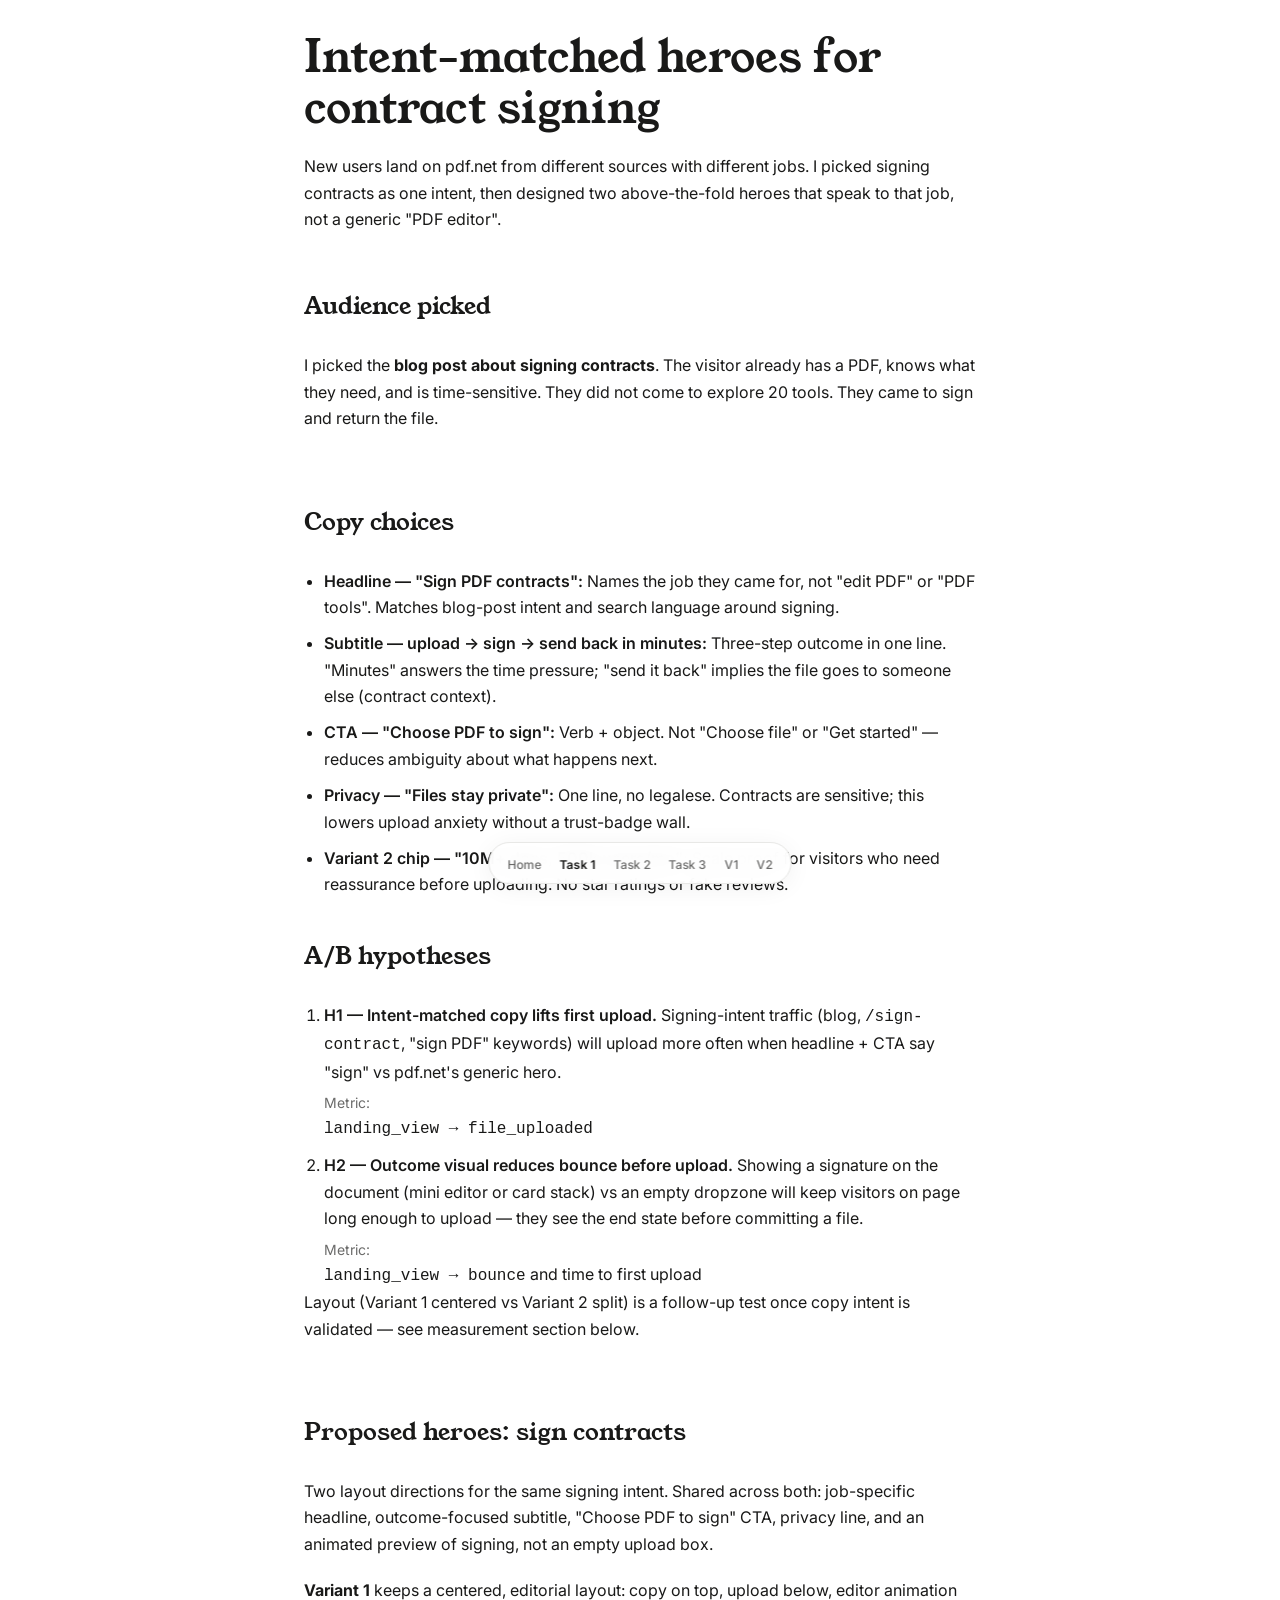
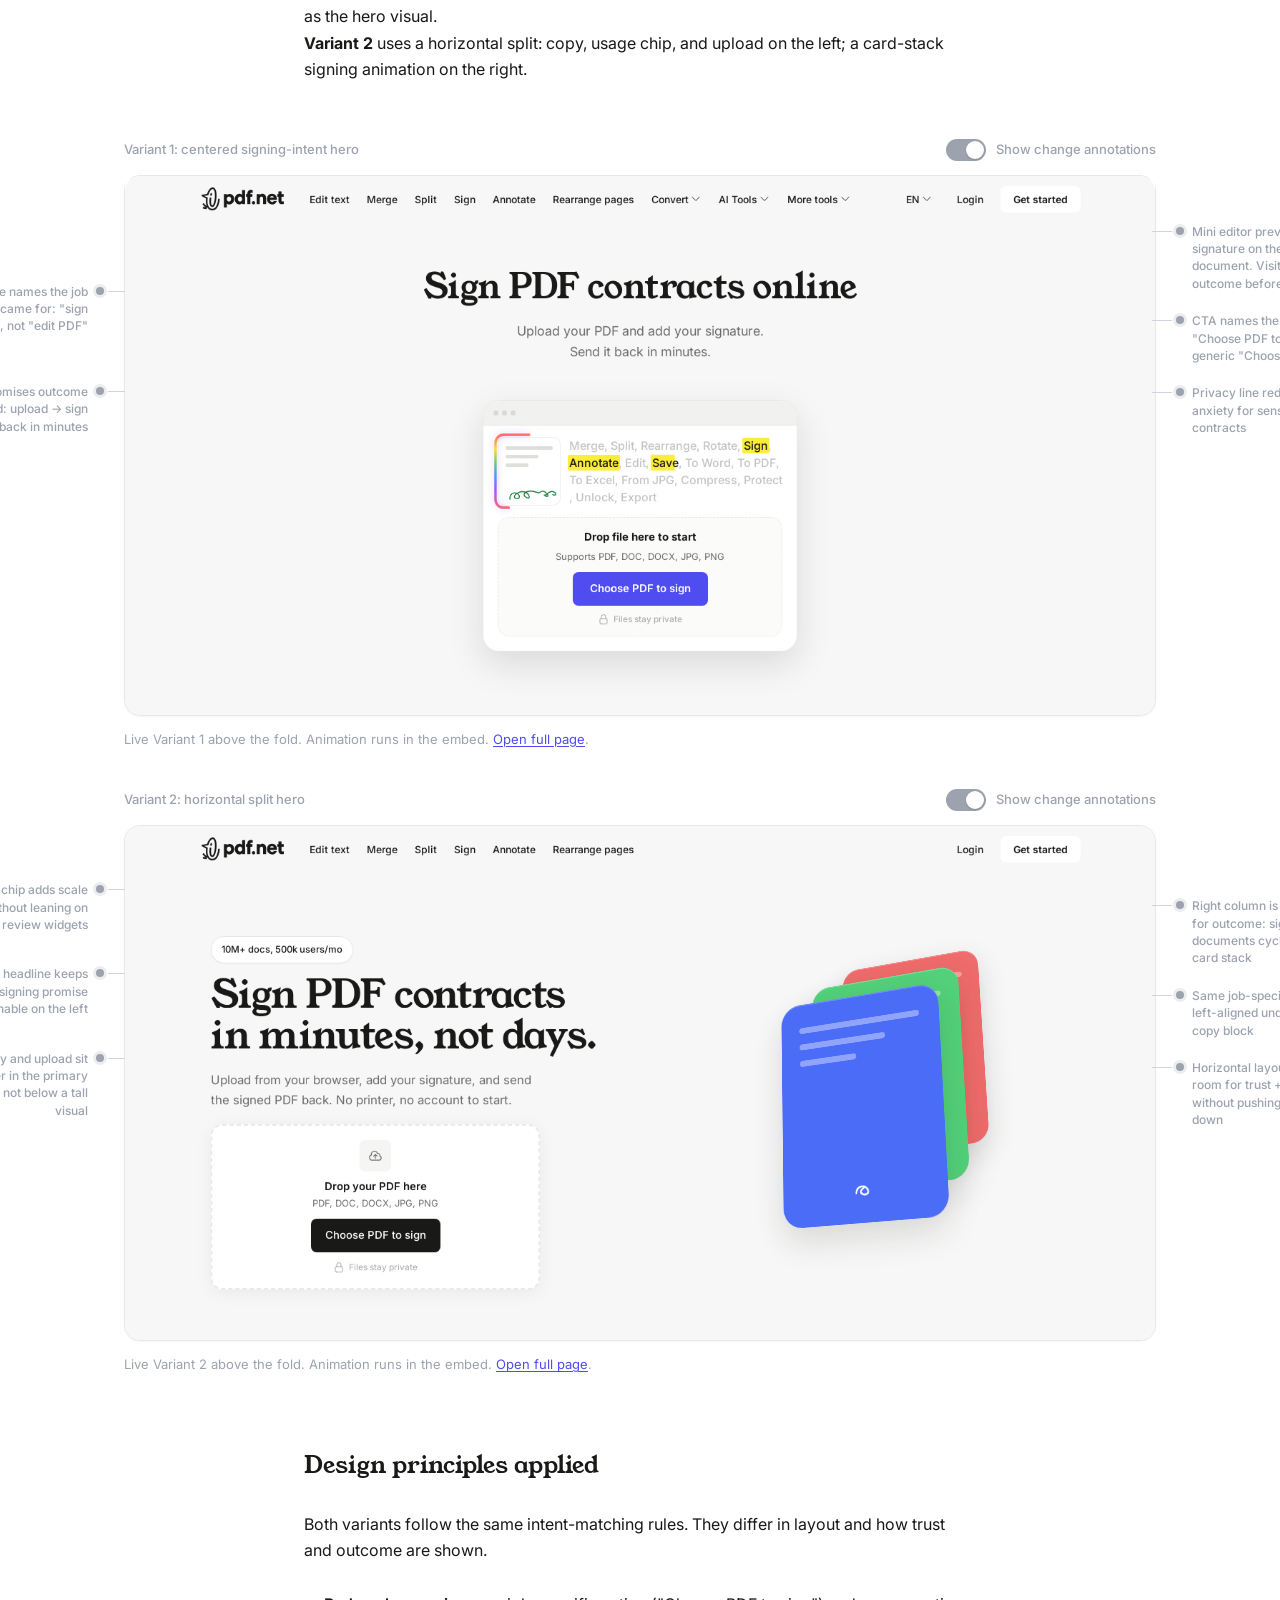
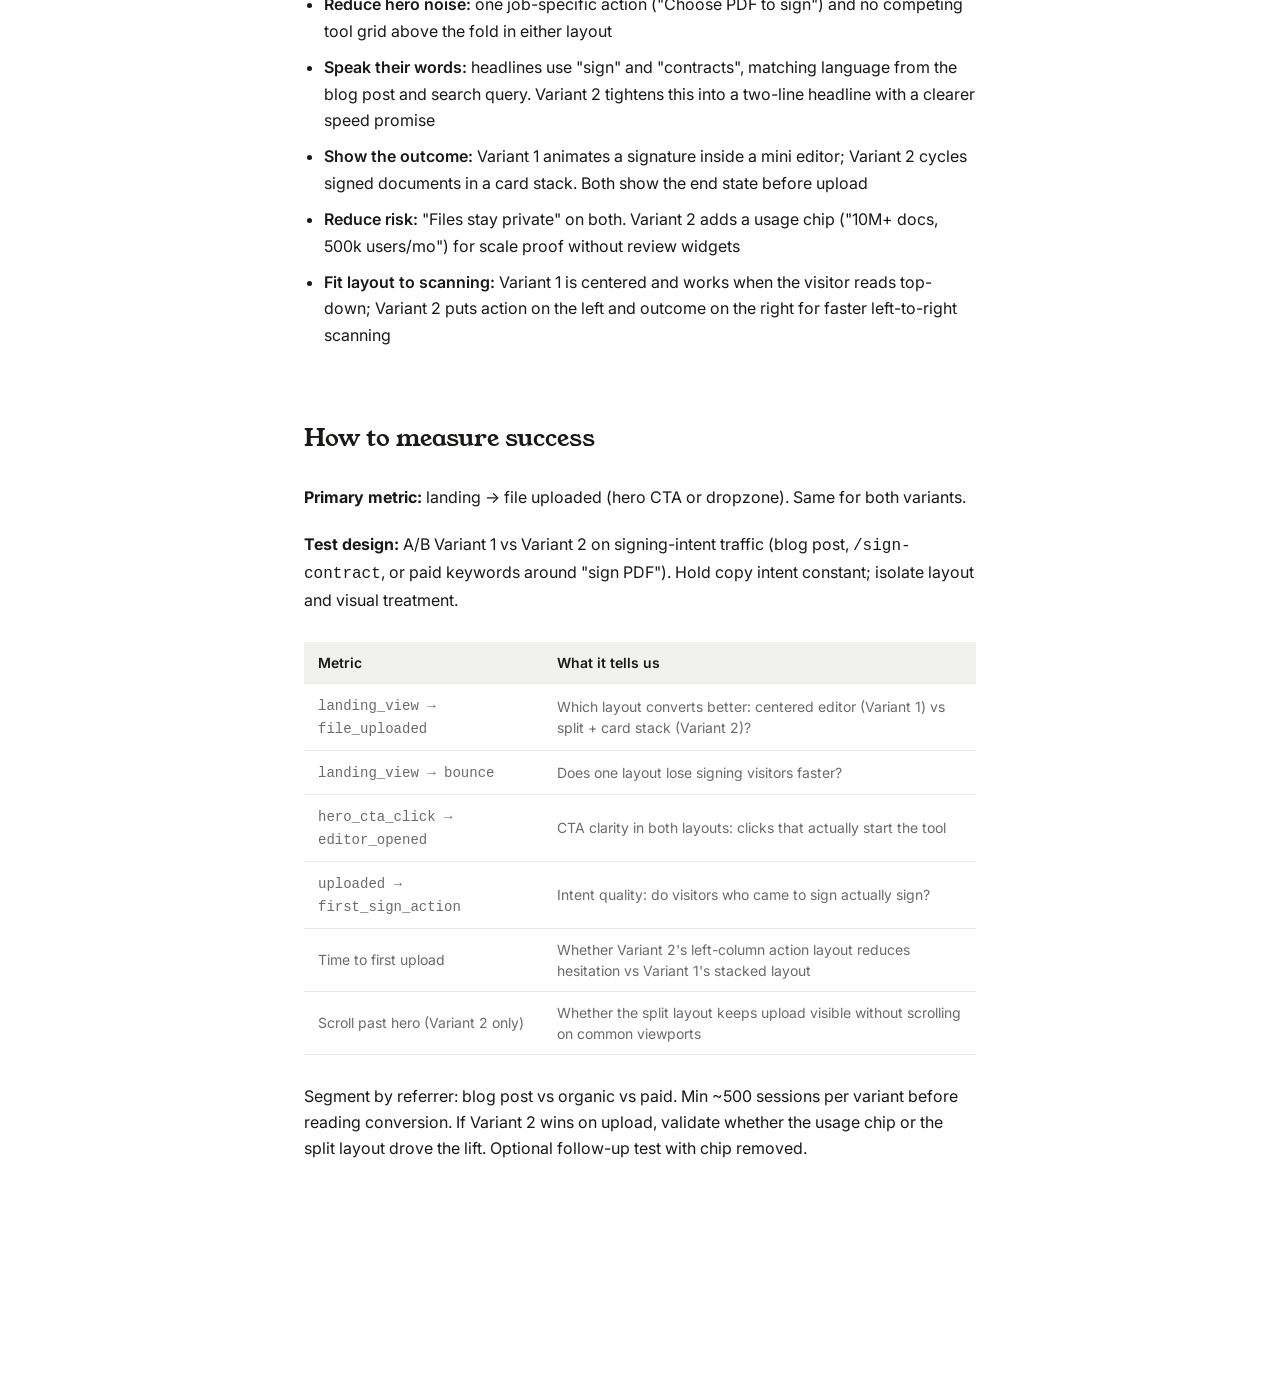
==== commit 158cc133: "Add portfolio home page and polish submission UX. Replace root with a task index, move hero to varia" ====
--- a/task1/index.html
+++ b/task1/index.html
@@ -15,11 +15,12 @@
   <nav class="site-nav" aria-label="Site">
     <div class="site-nav__track">
       <ul class="site-nav__links">
-        <li><a href="../">Variant 1</a></li>
-        <li><a href="../task1_2/">Variant 2</a></li>
+        <li><a href="../">Home</a></li>
         <li><a href="./" aria-current="page">Task 1</a></li>
         <li><a href="../task2/">Task 2</a></li>
         <li><a href="../task3/">Task 3</a></li>
+        <li><a href="../variant1/">V1</a></li>
+        <li><a href="../task1_2/">V2</a></li>
       </ul>
     </div>
   </nav>
@@ -39,6 +40,35 @@
         <p>
           I picked the <strong>blog post about signing contracts</strong>. The visitor already has a PDF, knows what they need, and is time-sensitive. They did not come to explore 20 tools. They came to sign and return the file.
         </p>
+      </div>
+    </section>
+
+    <!-- Copy + hypotheses -->
+    <section class="task1__section">
+      <div class="task1-prose">
+        <h2 class="task1__section-title">Copy choices</h2>
+        <ul>
+          <li><strong>Headline — "Sign PDF contracts":</strong> Names the job they came for, not "edit PDF" or "PDF tools". Matches blog-post intent and search language around signing.</li>
+          <li><strong>Subtitle — upload → sign → send back in minutes:</strong> Three-step outcome in one line. "Minutes" answers the time pressure; "send it back" implies the file goes to someone else (contract context).</li>
+          <li><strong>CTA — "Choose PDF to sign":</strong> Verb + object. Not "Choose file" or "Get started" — reduces ambiguity about what happens next.</li>
+          <li><strong>Privacy — "Files stay private":</strong> One line, no legalese. Contracts are sensitive; this lowers upload anxiety without a trust-badge wall.</li>
+          <li><strong>Variant 2 chip — "10M+ docs, 500k users/mo":</strong> Scale proof for visitors who need reassurance before uploading. No star ratings or fake reviews.</li>
+        </ul>
+
+        <h2 class="task1__section-title">A/B hypotheses</h2>
+        <ol class="task1-hypotheses">
+          <li>
+            <strong>H1 — Intent-matched copy lifts first upload.</strong>
+            Signing-intent traffic (blog, <code>/sign-contract</code>, "sign PDF" keywords) will upload more often when headline + CTA say "sign" vs pdf.net's generic hero.
+            <em>Metric:</em> <code>landing_view → file_uploaded</code>
+          </li>
+          <li>
+            <strong>H2 — Outcome visual reduces bounce before upload.</strong>
+            Showing a signature on the document (mini editor or card stack) vs an empty dropzone will keep visitors on page long enough to upload — they see the end state before committing a file.
+            <em>Metric:</em> <code>landing_view → bounce</code> and time to first upload
+          </li>
+        </ol>
+        <p>Layout (Variant 1 centered vs Variant 2 split) is a follow-up test once copy intent is validated — see measurement section below.</p>
       </div>
     </section>
 
@@ -85,7 +115,7 @@
                       <iframe
                         class="task1-hero-live"
                         data-hero-variant="v1"
-                        src="../?embed=hero"
+                        src="../variant1/?embed=hero"
                         title="Variant 1 signing-intent homepage"
                         tabindex="-1"
                         scrolling="no"
@@ -111,7 +141,7 @@
               </div>
             </div>
           </div>
-          <p class="task1-mockup__footnote">Live Variant 1 above the fold. Animation runs in the embed. <a href="../">Open full page</a>.</p>
+          <p class="task1-mockup__footnote">Live Variant 1 above the fold. Animation runs in the embed. <a href="../variant1/">Open full page</a>.</p>
         </div>
 
         <div class="task1-mockup-block task1-mockup-block--hero">
--- a/css/task1.css
+++ b/css/task1.css
@@ -67,6 +67,10 @@
   margin-bottom: var(--t1-space-md);
 }
 
+.task1-prose h2.task1__section-title:not(:first-child) {
+  margin-top: var(--t1-space-lg);
+}
+
 .task1-prose p,
 .task1-prose li {
   font-size: 16px;
@@ -91,6 +95,26 @@
   margin-top: var(--t1-space-sm);
   padding-left: 20px;
   list-style: disc;
+}
+
+.task1-prose ol,
+.task1-hypotheses {
+  margin-top: var(--t1-space-sm);
+  padding-left: 20px;
+  list-style: decimal;
+}
+
+.task1-prose .task1__section-title + ol,
+.task1-prose h2 + ol {
+  margin-top: 0;
+}
+
+.task1-hypotheses li em {
+  display: block;
+  margin-top: 6px;
+  font-size: 14px;
+  color: var(--color-text-muted);
+  font-style: normal;
 }
 
 .task1-prose li + li {
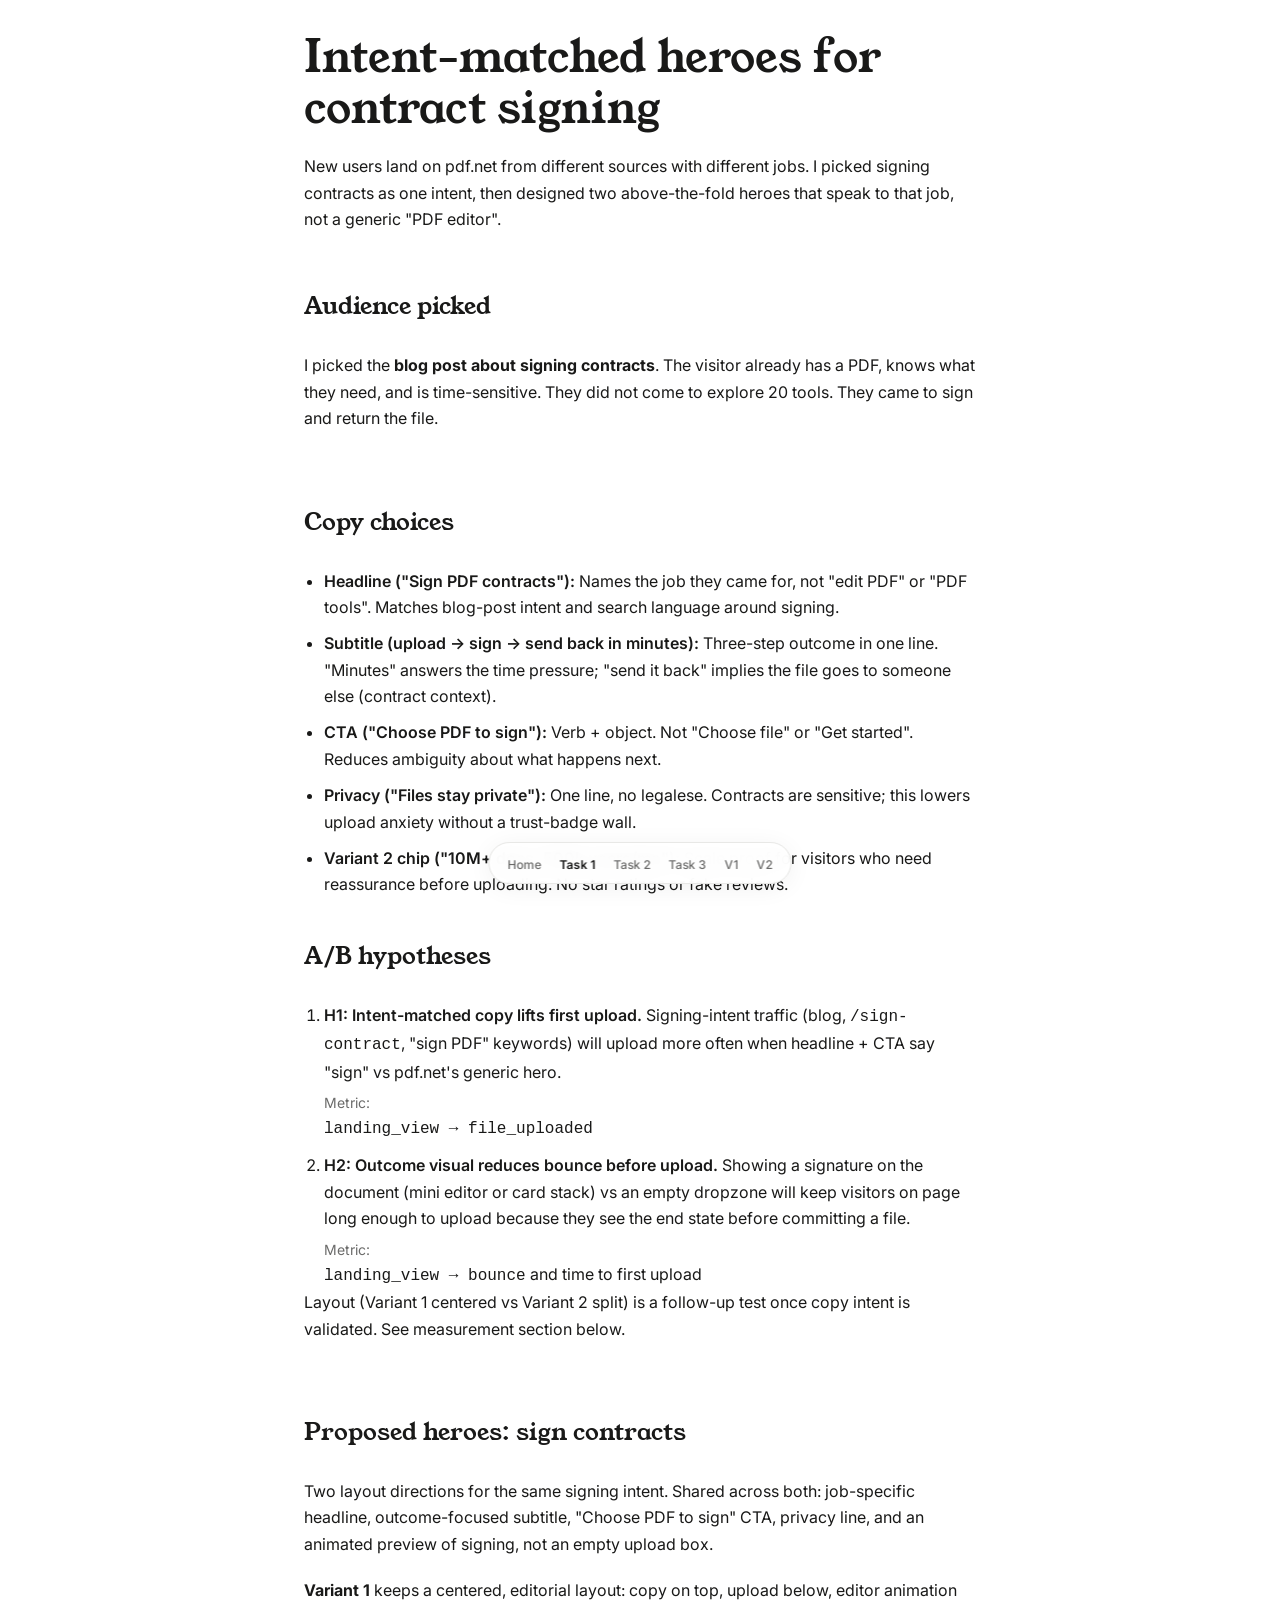
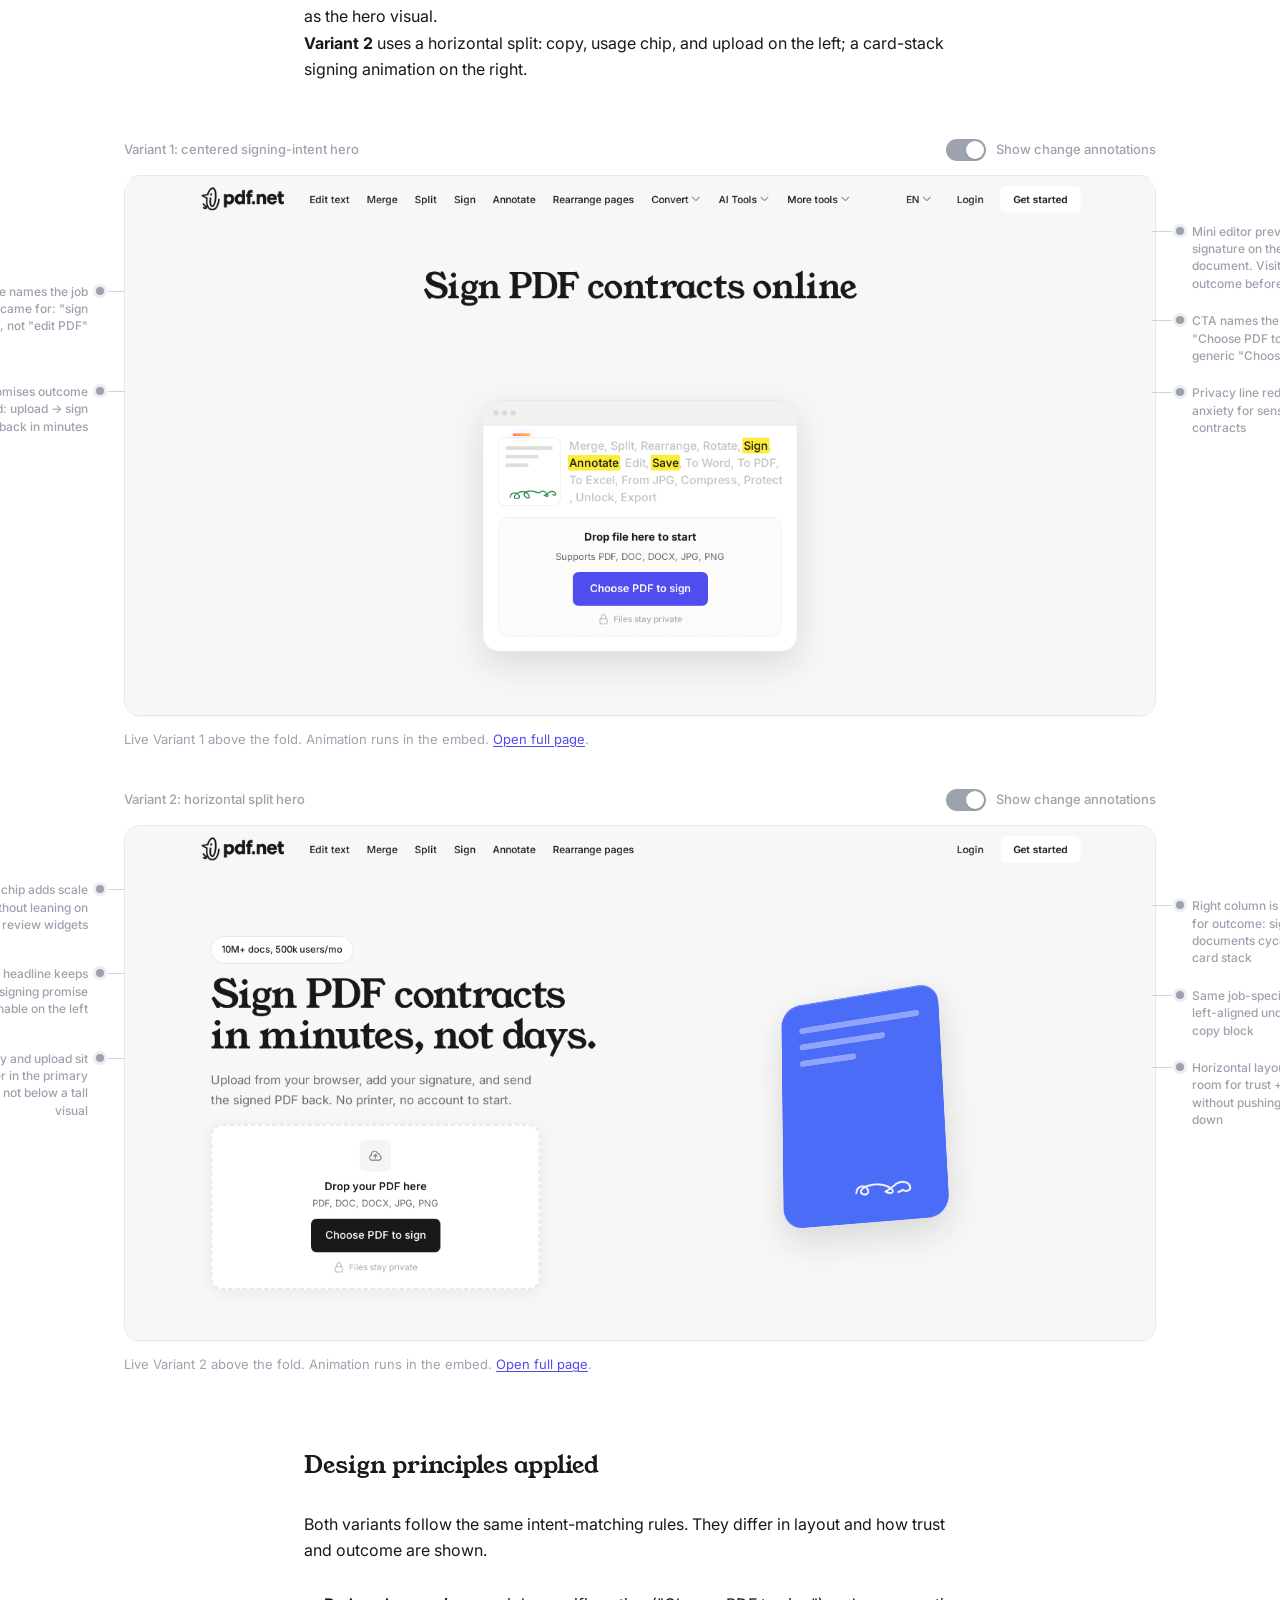
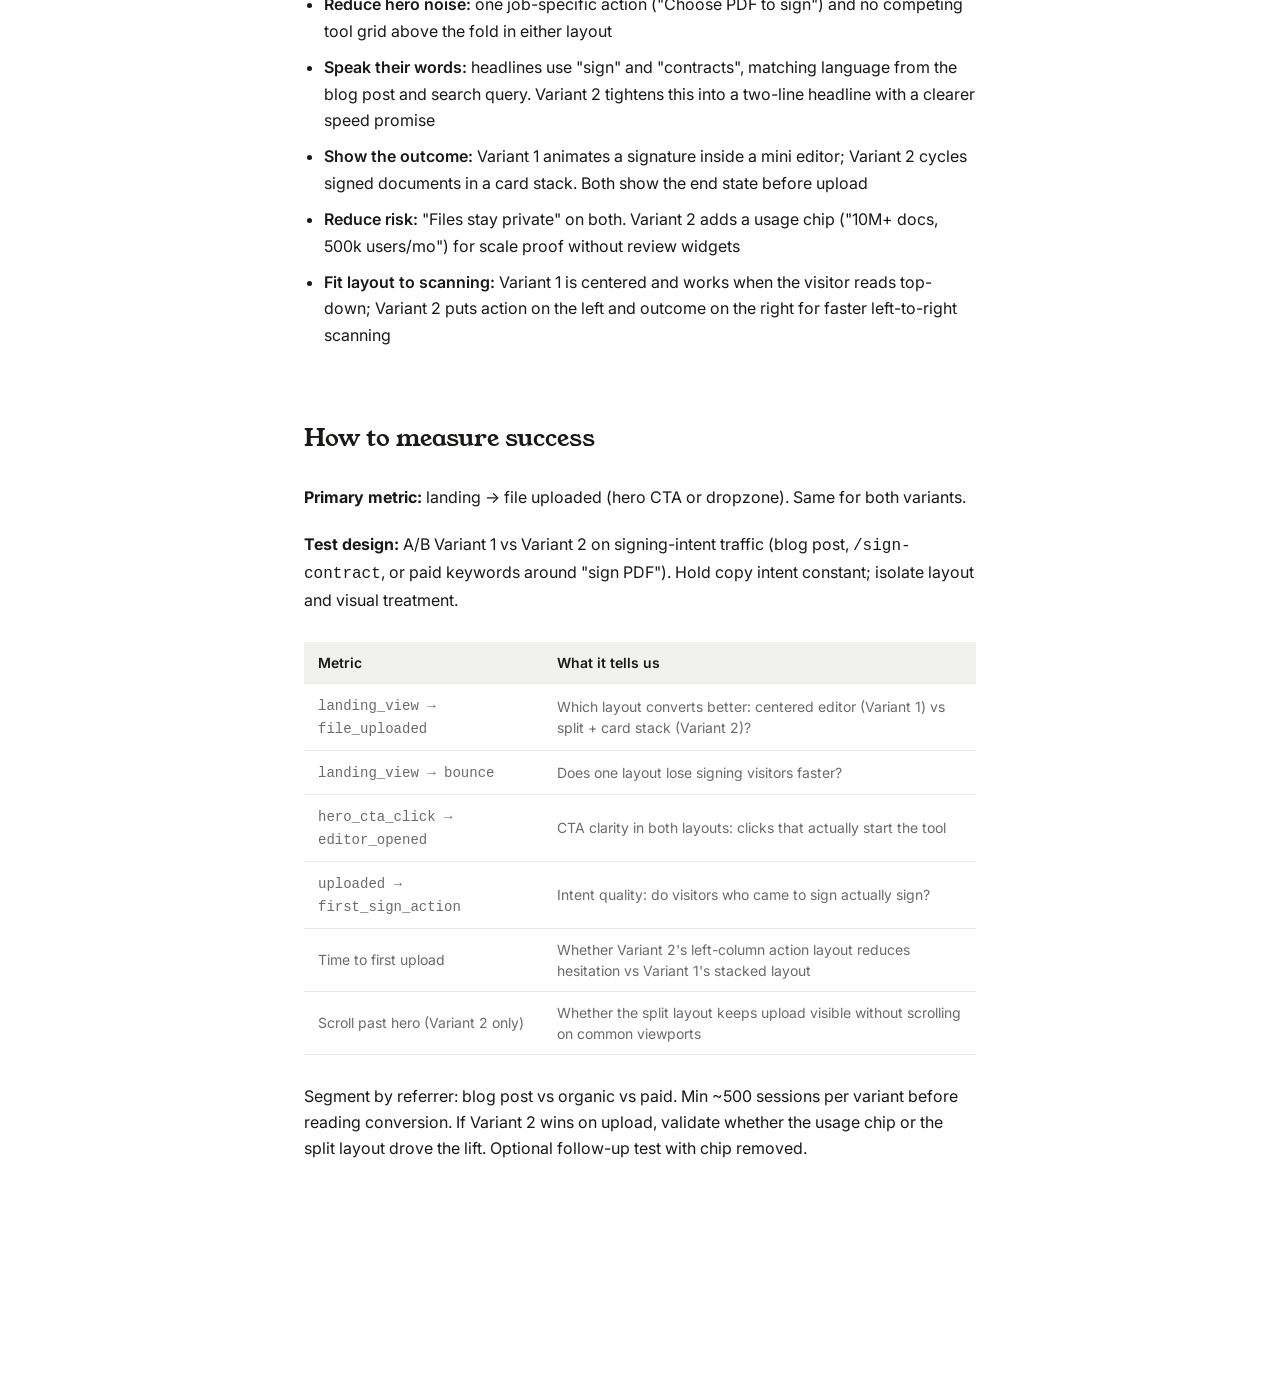
==== commit f273f292: "Align task page copy with signing narrative and tighten prose. Match Task 2 hero CTA and paywall fil" ====
--- a/task1/index.html
+++ b/task1/index.html
@@ -48,27 +48,27 @@
       <div class="task1-prose">
         <h2 class="task1__section-title">Copy choices</h2>
         <ul>
-          <li><strong>Headline — "Sign PDF contracts":</strong> Names the job they came for, not "edit PDF" or "PDF tools". Matches blog-post intent and search language around signing.</li>
-          <li><strong>Subtitle — upload → sign → send back in minutes:</strong> Three-step outcome in one line. "Minutes" answers the time pressure; "send it back" implies the file goes to someone else (contract context).</li>
-          <li><strong>CTA — "Choose PDF to sign":</strong> Verb + object. Not "Choose file" or "Get started" — reduces ambiguity about what happens next.</li>
-          <li><strong>Privacy — "Files stay private":</strong> One line, no legalese. Contracts are sensitive; this lowers upload anxiety without a trust-badge wall.</li>
-          <li><strong>Variant 2 chip — "10M+ docs, 500k users/mo":</strong> Scale proof for visitors who need reassurance before uploading. No star ratings or fake reviews.</li>
+          <li><strong>Headline ("Sign PDF contracts"):</strong> Names the job they came for, not "edit PDF" or "PDF tools". Matches blog-post intent and search language around signing.</li>
+          <li><strong>Subtitle (upload → sign → send back in minutes):</strong> Three-step outcome in one line. "Minutes" answers the time pressure; "send it back" implies the file goes to someone else (contract context).</li>
+          <li><strong>CTA ("Choose PDF to sign"):</strong> Verb + object. Not "Choose file" or "Get started". Reduces ambiguity about what happens next.</li>
+          <li><strong>Privacy ("Files stay private"):</strong> One line, no legalese. Contracts are sensitive; this lowers upload anxiety without a trust-badge wall.</li>
+          <li><strong>Variant 2 chip ("10M+ docs, 500k users/mo"):</strong> Scale proof for visitors who need reassurance before uploading. No star ratings or fake reviews.</li>
         </ul>
 
         <h2 class="task1__section-title">A/B hypotheses</h2>
         <ol class="task1-hypotheses">
           <li>
-            <strong>H1 — Intent-matched copy lifts first upload.</strong>
+            <strong>H1: Intent-matched copy lifts first upload.</strong>
             Signing-intent traffic (blog, <code>/sign-contract</code>, "sign PDF" keywords) will upload more often when headline + CTA say "sign" vs pdf.net's generic hero.
             <em>Metric:</em> <code>landing_view → file_uploaded</code>
           </li>
           <li>
-            <strong>H2 — Outcome visual reduces bounce before upload.</strong>
-            Showing a signature on the document (mini editor or card stack) vs an empty dropzone will keep visitors on page long enough to upload — they see the end state before committing a file.
+            <strong>H2: Outcome visual reduces bounce before upload.</strong>
+            Showing a signature on the document (mini editor or card stack) vs an empty dropzone will keep visitors on page long enough to upload because they see the end state before committing a file.
             <em>Metric:</em> <code>landing_view → bounce</code> and time to first upload
           </li>
         </ol>
-        <p>Layout (Variant 1 centered vs Variant 2 split) is a follow-up test once copy intent is validated — see measurement section below.</p>
+        <p>Layout (Variant 1 centered vs Variant 2 split) is a follow-up test once copy intent is validated. See measurement section below.</p>
       </div>
     </section>
 
